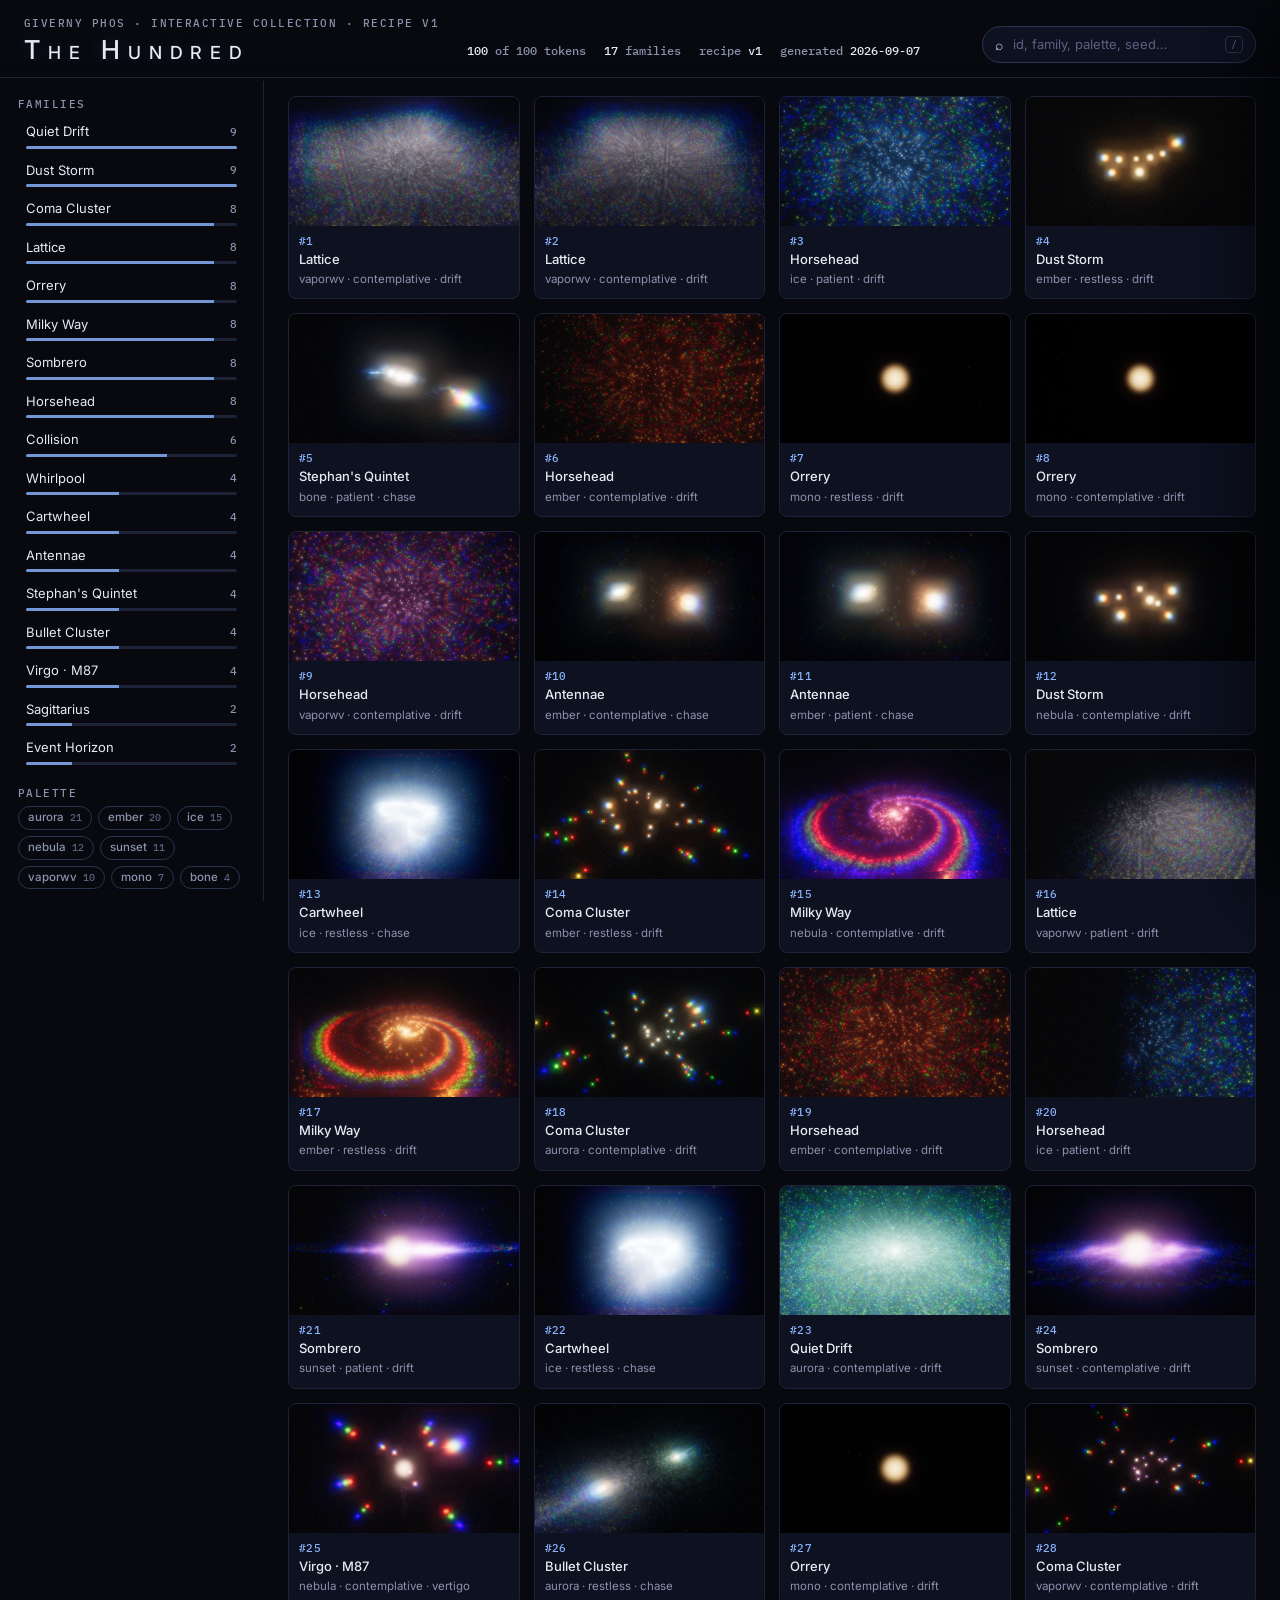
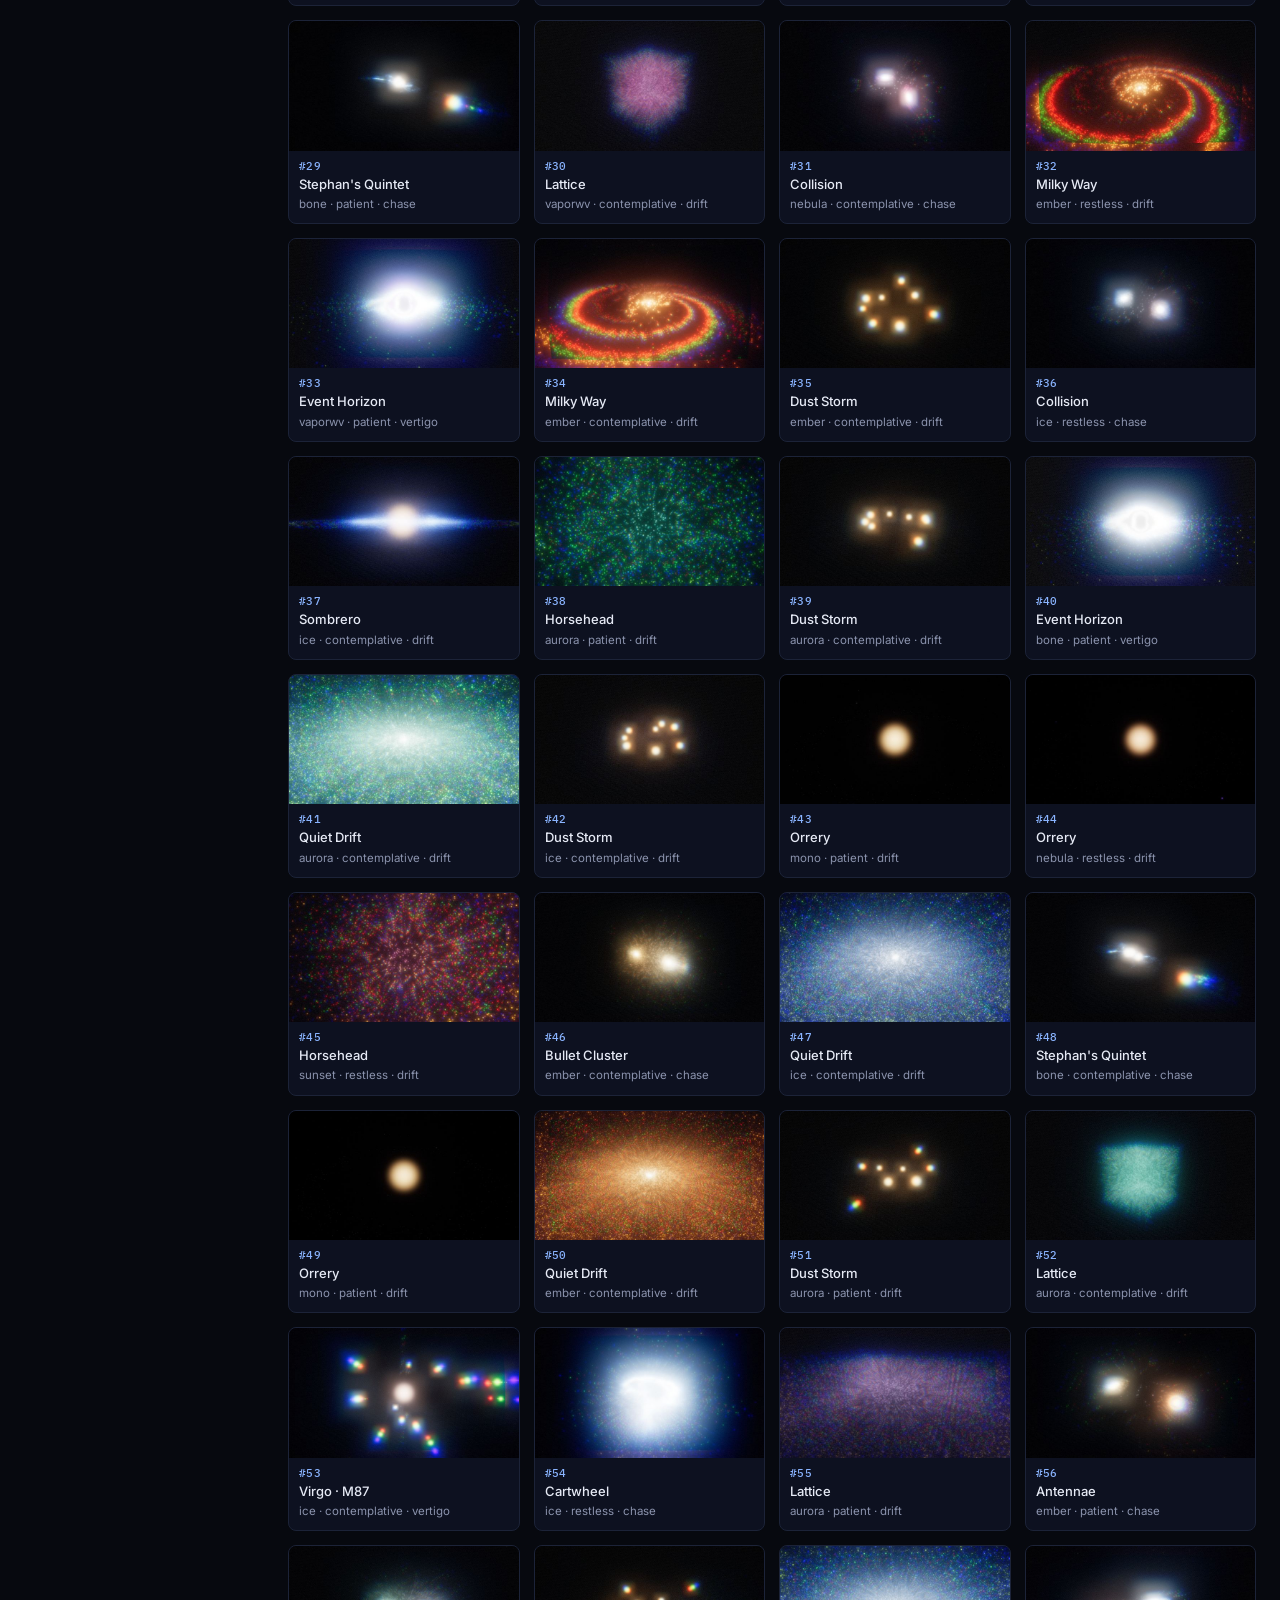
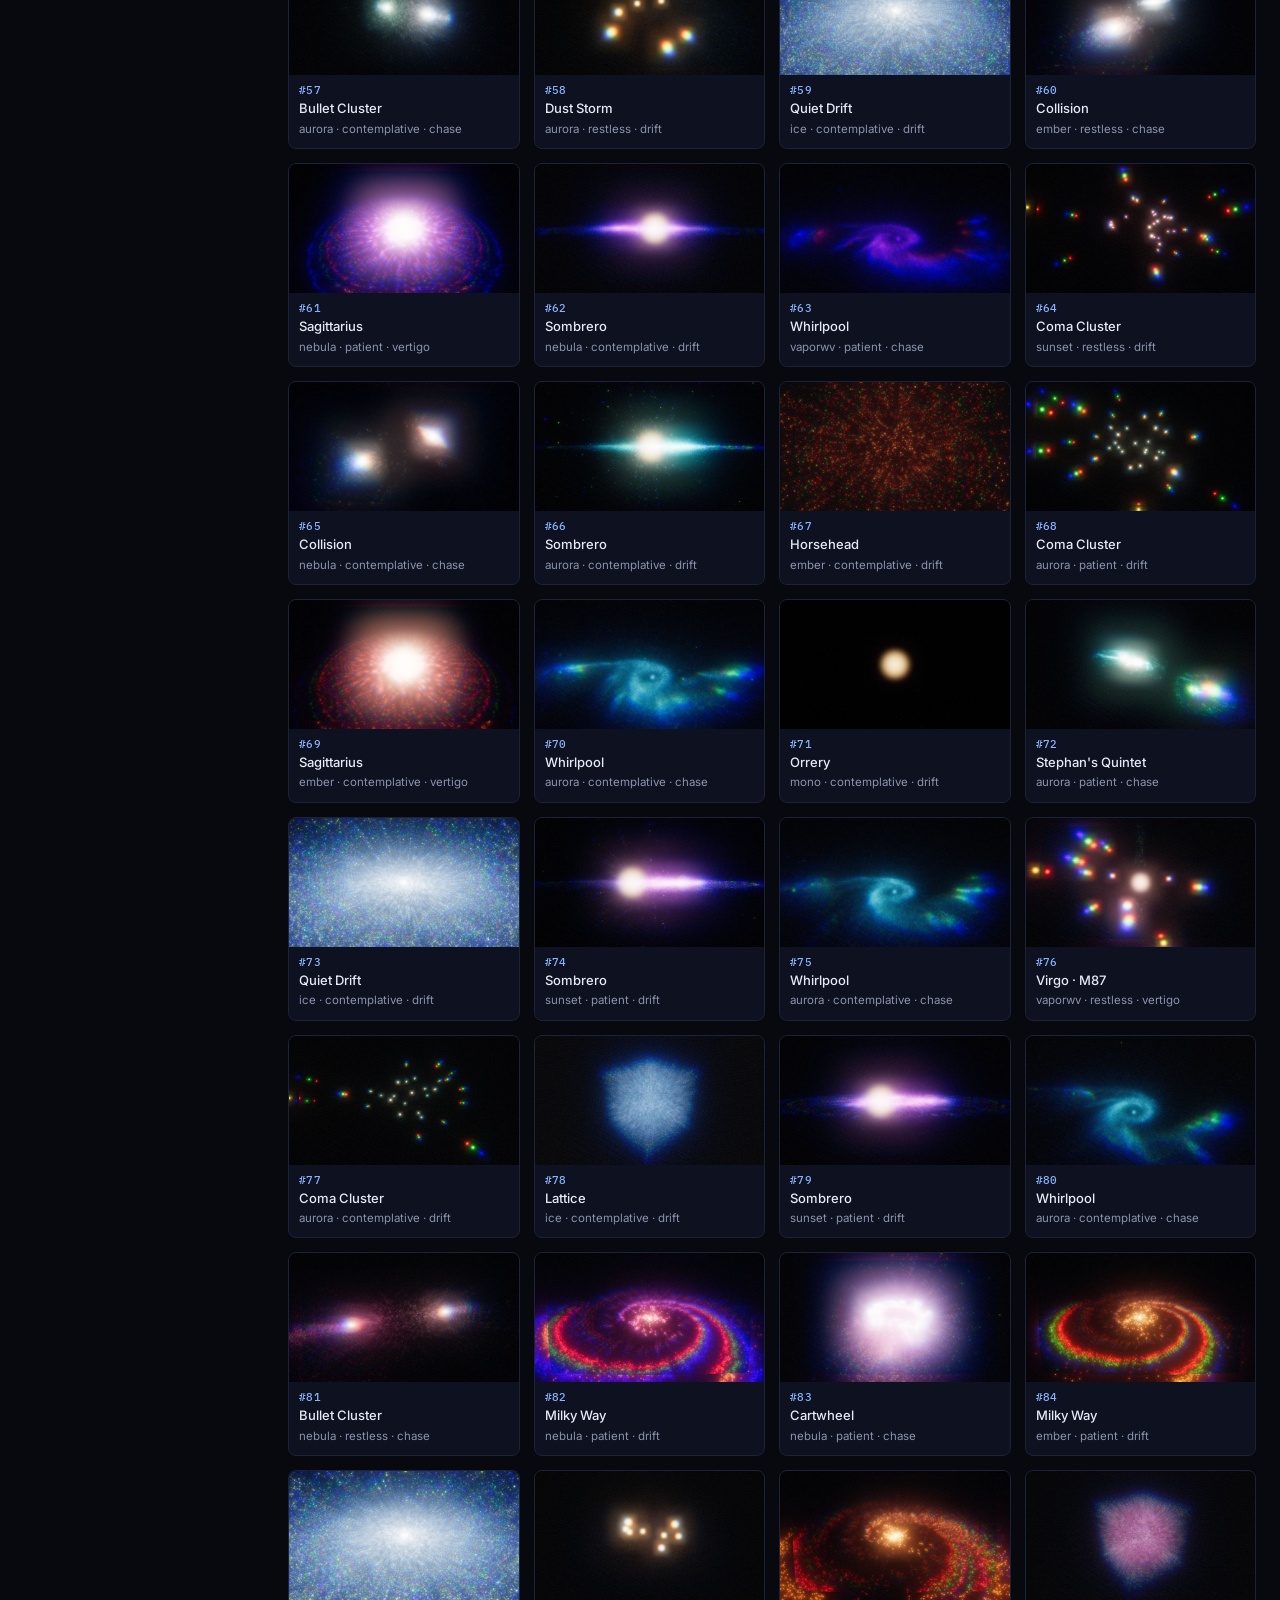
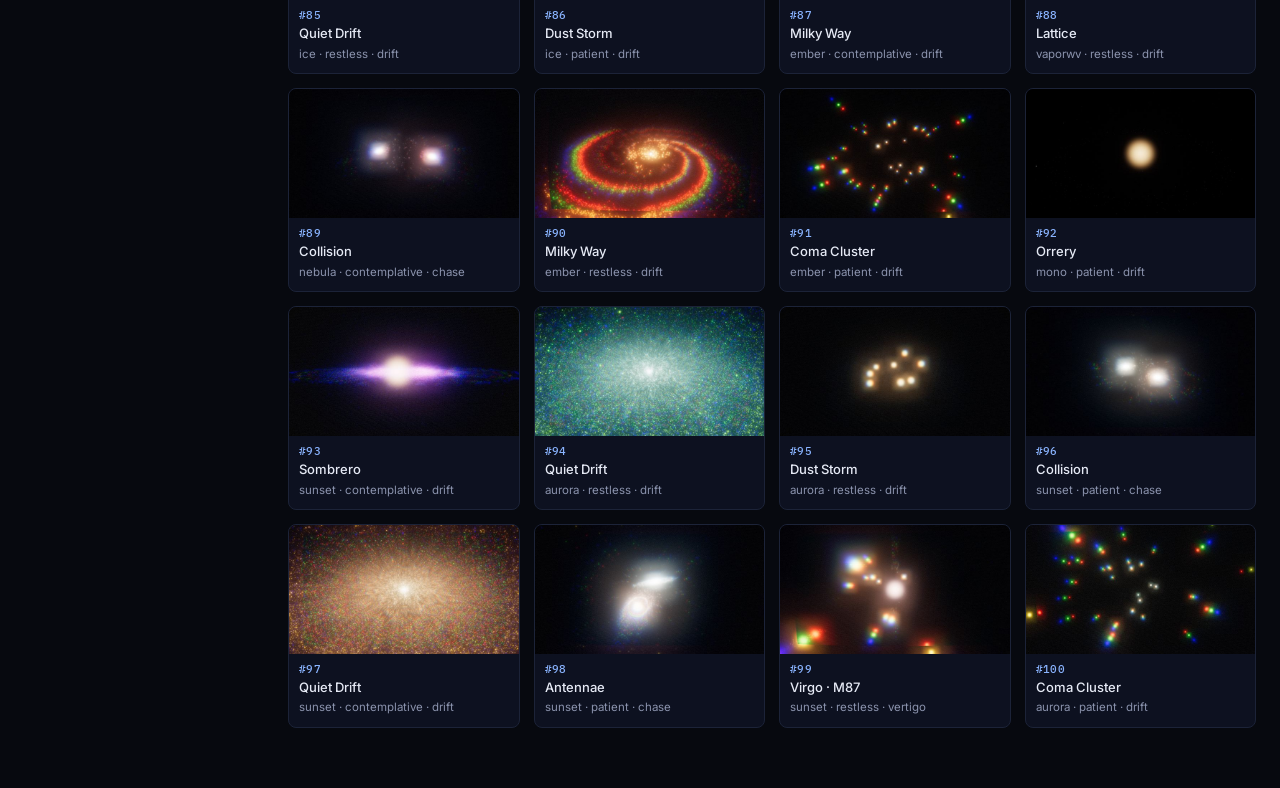
==== collection.html @ 9c86a30b "Collection viewer: collection.html — the hundred with filters, traits, previews and live links tools" ====
<!doctype html>
<html lang="en">
  <head>
    <meta charset="utf-8" />
    <meta name="viewport" content="width=device-width,initial-scale=1" />
    <title>Giverny Phos · The Hundred</title>
    <link rel="preconnect" href="https://fonts.googleapis.com" />
    <link rel="preconnect" href="https://fonts.gstatic.com" crossorigin />
    <link
      rel="stylesheet"
      href="https://fonts.googleapis.com/css2?family=Inter:wght@400;500;600&family=IBM+Plex+Mono:wght@400;500&display=swap"
    />
    <style>
      :root {
        color-scheme: dark;
        --ground: #07090f;
        --surface: #0d1120;
        --surface-2: #131a2e;
        --ink: #e6eaf5;
        --muted: #8b93ad;
        --faint: #5a6280;
        --line: #1c2338;
        --line-strong: #2a3452;
        --accent: #8ab4ff;
        --accent-soft: rgba(138, 180, 255, 0.14);
        --ok: #3fc38a;
        --warn: #e8b04a;
        --body: "Inter", system-ui, -apple-system, "Segoe UI", sans-serif;
        --mono:
          "IBM Plex Mono", ui-monospace, "SFMono-Regular", Menlo, monospace;
        --rail: 264px;
        --drawer: 520px;
      }
      * {
        box-sizing: border-box;
      }
      html,
      body {
        height: 100%;
      }
      body {
        margin: 0;
        background: var(--ground);
        color: var(--ink);
        font: 400 14px/1.5 var(--body);
        -webkit-font-smoothing: antialiased;
      }
      a {
        color: var(--accent);
      }
      button {
        font: inherit;
        color: inherit;
        background: none;
        border: 0;
        cursor: pointer;
      }
      button:focus-visible,
      input:focus-visible,
      select:focus-visible,
      .card:focus-visible {
        outline: 2px solid var(--accent);
        outline-offset: 2px;
      }

      /* ---- top bar ---- */
      .top {
        position: sticky;
        top: 0;
        z-index: 20;
        display: grid;
        grid-template-columns: auto 1fr auto;
        gap: 18px 28px;
        align-items: end;
        padding: 18px 24px 14px;
        background: linear-gradient(var(--ground) 82%, rgba(7, 9, 15, 0));
        border-bottom: 1px solid var(--line);
      }
      .eyebrow {
        font: 500 10.5px/1 var(--mono);
        letter-spacing: 0.14em;
        text-transform: uppercase;
        color: var(--muted);
        margin-bottom: 8px;
      }
      h1 {
        margin: 0;
        font: 500 26px/1 var(--body);
        letter-spacing: 0.3em;
        font-variant: small-caps;
        text-shadow: 0 0 18px rgba(138, 180, 255, 0.2);
      }
      .counts {
        display: flex;
        flex-wrap: wrap;
        gap: 6px 18px;
        font: 500 12px/1.4 var(--mono);
        color: var(--muted);
        padding-bottom: 3px;
      }
      .counts b {
        color: var(--ink);
        font-weight: 500;
      }
      .search {
        display: flex;
        align-items: center;
        gap: 8px;
        padding: 7px 12px;
        border: 1px solid var(--line-strong);
        border-radius: 999px;
        background: var(--surface);
        min-width: 260px;
      }
      .search input {
        flex: 1;
        background: none;
        border: 0;
        color: var(--ink);
        font: 400 13px var(--body);
        outline: none;
      }
      .search input::placeholder {
        color: var(--faint);
      }
      .search kbd {
        font: 500 10px var(--mono);
        color: var(--faint);
        border: 1px solid var(--line-strong);
        border-radius: 4px;
        padding: 1px 5px;
      }

      /* ---- layout ---- */
      .layout {
        display: grid;
        grid-template-columns: var(--rail) 1fr;
        min-height: calc(100vh - 80px);
      }
      .rail {
        border-right: 1px solid var(--line);
        padding: 18px 18px 40px;
        position: sticky;
        top: 80px;
        align-self: start;
        max-height: calc(100vh - 80px);
        overflow: auto;
        scrollbar-width: thin;
      }
      .rail h2 {
        margin: 18px 0 8px;
        font: 500 10.5px/1 var(--mono);
        letter-spacing: 0.14em;
        text-transform: uppercase;
        color: var(--muted);
      }
      .rail section:first-child h2 {
        margin-top: 0;
      }
      .fam {
        list-style: none;
        margin: 0;
        padding: 0;
        display: grid;
        gap: 2px;
      }
      .fam button {
        width: 100%;
        display: grid;
        grid-template-columns: 1fr auto;
        gap: 4px 10px;
        align-items: center;
        padding: 5px 8px;
        border-radius: 6px;
        text-align: left;
        font-size: 13px;
      }
      .fam button:hover {
        background: var(--surface);
      }
      .fam button.on {
        background: var(--accent-soft);
        color: #fff;
      }
      .fam .n {
        font: 500 11px var(--mono);
        color: var(--muted);
        font-variant-numeric: tabular-nums;
      }
      .fam .bar {
        grid-column: 1 / -1;
        height: 3px;
        border-radius: 2px;
        background: var(--line);
        overflow: hidden;
      }
      .fam .bar i {
        display: block;
        height: 100%;
        width: var(--p);
        background: var(--accent);
        opacity: 0.8;
      }
      .fam button.dim {
        opacity: 0.45;
      }
      .chips {
        display: flex;
        flex-wrap: wrap;
        gap: 6px;
      }
      .chip {
        padding: 4px 9px;
        border: 1px solid var(--line-strong);
        border-radius: 999px;
        font: 500 11.5px/1.2 var(--body);
        color: var(--muted);
        display: inline-flex;
        gap: 6px;
        align-items: center;
      }
      .chip:hover {
        color: var(--ink);
        border-color: var(--accent);
      }
      .chip.on {
        background: var(--accent-soft);
        border-color: var(--accent);
        color: #fff;
      }
      .chip.zero {
        opacity: 0.35;
      }
      .chip .n {
        font: 500 10px var(--mono);
        color: var(--faint);
      }
      .chip.on .n {
        color: var(--accent);
      }
      .rail select {
        width: 100%;
        background: var(--surface);
        color: var(--ink);
        border: 1px solid var(--line-strong);
        border-radius: 6px;
        padding: 6px 8px;
        font: 400 13px var(--body);
      }
      .rail .reset {
        margin-top: 18px;
        width: 100%;
        padding: 8px;
        border: 1px solid var(--line-strong);
        border-radius: 6px;
        color: var(--muted);
        font-size: 12px;
      }
      .rail .reset:hover {
        color: var(--ink);
        border-color: var(--accent);
      }
      .rail .foot {
        margin-top: 22px;
        font: 400 10.5px/1.6 var(--mono);
        color: var(--faint);
        word-break: break-all;
      }

      /* ---- grid ---- */
      main {
        padding: 18px 24px 60px;
      }
      .grid {
        display: grid;
        grid-template-columns: repeat(auto-fill, minmax(212px, 1fr));
        gap: 14px;
      }
      .card {
        position: relative;
        border-radius: 8px;
        overflow: hidden;
        background: var(--surface);
        border: 1px solid var(--line);
        cursor: pointer;
        text-align: left;
        padding: 0;
        display: grid;
        transition:
          transform 160ms ease,
          border-color 160ms ease;
      }
      .card:hover {
        transform: translateY(-2px);
        border-color: var(--line-strong);
      }
      .card.active {
        border-color: var(--accent);
        box-shadow: 0 0 0 1px var(--accent);
      }
      .card img {
        display: block;
        width: 100%;
        aspect-ratio: 16 / 9;
        object-fit: cover;
        background: #000;
      }
      .card .meta {
        padding: 8px 10px 10px;
        display: grid;
        gap: 2px;
      }
      .card .id {
        font: 500 11px var(--mono);
        color: var(--accent);
        letter-spacing: 0.04em;
      }
      .card .fam-name {
        font-weight: 500;
        font-size: 13px;
      }
      .card .sub {
        font-size: 11.5px;
        color: var(--muted);
      }
      .card .flag {
        position: absolute;
        top: 8px;
        right: 8px;
        font: 500 10px var(--mono);
        padding: 2px 6px;
        border-radius: 4px;
        background: rgba(232, 176, 74, 0.18);
        color: var(--warn);
      }
      .empty {
        color: var(--muted);
        padding: 40px 0;
        text-align: center;
      }

      /* ---- drawer ---- */
      .drawer {
        position: fixed;
        top: 0;
        right: 0;
        bottom: 0;
        width: var(--drawer);
        max-width: 100vw;
        background: var(--surface);
        border-left: 1px solid var(--line-strong);
        box-shadow: -30px 0 60px rgba(0, 0, 0, 0.5);
        z-index: 40;
        overflow: auto;
        scrollbar-width: thin;
        transform: translateX(100%);
        transition: transform 220ms ease;
      }
      .drawer.open {
        transform: none;
      }
      .drawer .stage {
        position: relative;
        background: #000;
        aspect-ratio: 16 / 9;
      }
      .drawer .stage img,
      .drawer .stage iframe {
        display: block;
        width: 100%;
        height: 100%;
        border: 0;
        object-fit: cover;
      }
      .drawer .stage .live-note {
        position: absolute;
        left: 12px;
        bottom: 10px;
        font: 500 10px var(--mono);
        letter-spacing: 0.1em;
        text-transform: uppercase;
        color: rgba(230, 234, 245, 0.6);
      }
      .drawer .nav {
        position: absolute;
        top: 10px;
        left: 10px;
        right: 10px;
        display: flex;
        justify-content: space-between;
        gap: 8px;
      }
      .drawer .nav button {
        background: rgba(8, 10, 20, 0.6);
        border: 1px solid rgba(255, 255, 255, 0.14);
        border-radius: 999px;
        padding: 6px 11px;
        font: 500 11px var(--mono);
        backdrop-filter: blur(6px);
      }
      .drawer .nav button:hover {
        border-color: var(--accent);
      }
      .drawer .body {
        padding: 18px 22px 40px;
        display: grid;
        gap: 16px;
      }
      .drawer .title .id {
        font: 500 11px var(--mono);
        color: var(--accent);
        letter-spacing: 0.06em;
      }
      .drawer h2 {
        margin: 2px 0 0;
        font: 500 20px/1.2 var(--body);
        letter-spacing: 0.16em;
        font-variant: small-caps;
      }
      .drawer .desc {
        margin: 0;
        color: var(--muted);
        max-width: 60ch;
      }
      .traits {
        display: grid;
        grid-template-columns: repeat(2, 1fr);
        gap: 8px 14px;
        margin: 0;
      }
      .traits div {
        display: grid;
        gap: 1px;
        padding: 8px 10px;
        border: 1px solid var(--line);
        border-radius: 6px;
        background: var(--ground);
      }
      .traits dt {
        font: 500 10px/1 var(--mono);
        letter-spacing: 0.1em;
        text-transform: uppercase;
        color: var(--faint);
      }
      .traits dd {
        margin: 0;
        font-size: 13px;
      }
      .traits dd.mono {
        font: 400 12px var(--mono);
      }
      .actions {
        display: flex;
        flex-wrap: wrap;
        gap: 8px;
      }
      .actions a,
      .actions button {
        display: inline-flex;
        align-items: center;
        gap: 6px;
        padding: 8px 13px;
        border-radius: 999px;
        border: 1px solid var(--line-strong);
        font: 500 12px var(--body);
        text-decoration: none;
        color: var(--ink);
      }
      .actions .primary {
        background: var(--accent);
        border-color: var(--accent);
        color: #0a0f1e;
      }
      .actions a:hover,
      .actions button:hover {
        border-color: var(--accent);
      }
      .drawer .fine {
        font: 400 11px/1.6 var(--mono);
        color: var(--faint);
        word-break: break-all;
      }
      .scrim {
        position: fixed;
        inset: 0;
        z-index: 30;
        background: rgba(0, 0, 0, 0.35);
        opacity: 0;
        pointer-events: none;
        transition: opacity 220ms ease;
      }
      .scrim.on {
        opacity: 1;
        pointer-events: auto;
      }
      .toast {
        position: fixed;
        left: 50%;
        bottom: 22px;
        transform: translate(-50%, 10px);
        background: var(--surface-2);
        border: 1px solid var(--line-strong);
        border-radius: 999px;
        padding: 8px 14px;
        font: 500 11.5px var(--mono);
        opacity: 0;
        transition:
          opacity 200ms ease,
          transform 200ms ease;
        z-index: 50;
        pointer-events: none;
      }
      .toast.show {
        opacity: 1;
        transform: translate(-50%, 0);
      }

      @media (max-width: 860px) {
        .top {
          grid-template-columns: 1fr;
          align-items: start;
          gap: 10px;
        }
        .layout {
          grid-template-columns: 1fr;
        }
        .rail {
          position: static;
          max-height: none;
          border-right: 0;
          border-bottom: 1px solid var(--line);
        }
        .fam {
          grid-template-columns: repeat(2, 1fr);
        }
        :root {
          --drawer: 100vw;
        }
      }
      @media (prefers-reduced-motion: reduce) {
        .card,
        .drawer,
        .scrim,
        .toast {
          transition: none;
        }
      }
    </style>
  </head>
  <body>
    <header class="top">
      <div class="brand">
        <div class="eyebrow">
          giverny phos · interactive collection · recipe v1
        </div>
        <h1>The Hundred</h1>
      </div>
      <div class="counts" id="counts"></div>
      <label class="search">
        <span aria-hidden="true">⌕</span>
        <input
          id="q"
          type="search"
          placeholder="id, family, palette, seed…"
          autocomplete="off"
        />
        <kbd>/</kbd>
      </label>
    </header>

    <div class="layout">
      <aside class="rail" aria-label="Filters">
        <section>
          <h2>Families</h2>
          <ul class="fam" id="families"></ul>
        </section>
        <section>
          <h2>Palette</h2>
          <div class="chips" id="f-Palette"></div>
        </section>
        <section>
          <h2>Temperament</h2>
          <div class="chips" id="f-Temperament"></div>
        </section>
        <section>
          <h2>Signature</h2>
          <div class="chips" id="f-Signature"></div>
        </section>
        <section>
          <h2>Spin · Doppler · Exposure</h2>
          <div class="chips" id="f-Spin"></div>
          <div class="chips" id="f-Doppler" style="margin-top: 6px"></div>
          <div class="chips" id="f-Exposure" style="margin-top: 6px"></div>
        </section>
        <section>
          <h2>Sort</h2>
          <select id="sort">
            <option value="id">by id</option>
            <option value="family">by family</option>
            <option value="bright">brightest first</option>
            <option value="dark">darkest first</option>
            <option value="palette">by palette</option>
          </select>
        </section>
        <button class="reset" id="reset">Clear filters</button>
        <div class="foot" id="foot"></div>
      </aside>

      <main>
        <div class="grid" id="grid" role="list"></div>
        <p class="empty" id="empty" hidden>No tokens match. Clear a filter.</p>
      </main>
    </div>

    <div class="scrim" id="scrim"></div>
    <aside class="drawer" id="drawer" aria-label="Token" aria-hidden="true">
      <div class="stage" id="stage">
        <img id="d-img" alt="" />
        <div class="nav">
          <button id="d-prev" title="Previous (←)">← prev</button>
          <button id="d-live" title="Load the live piece here">▶ live</button>
          <button id="d-next" title="Next (→)">next →</button>
          <button id="d-close" title="Close (Esc)">✕</button>
        </div>
      </div>
      <div class="body">
        <div class="title">
          <div class="id" id="d-id"></div>
          <h2 id="d-name"></h2>
        </div>
        <p class="desc" id="d-desc"></p>
        <dl class="traits" id="d-traits"></dl>
        <div class="actions">
          <a class="primary" id="a-open" target="_blank" rel="noopener"
            >Open live ↗</a
          >
          <a id="a-gallery" target="_blank" rel="noopener">Gallery mode</a>
          <button id="a-copy">Copy link</button>
        </div>
        <div class="fine" id="d-fine"></div>
      </div>
    </aside>
    <div class="toast" id="toast"></div>

    <script>
      window.COLLECTION = {"generated":"2026-09-07","recipe":1,"edition":100,"liveBase":"./index.html","bundleSha256":"3eb1dd7b9fa1db537873e9d558ae18a6be7dcefbdb9924e1a2a9ea430c182056","families":[{"scene":"quiet-drift","name":"Quiet Drift","count":9},{"scene":"dust-storm","name":"Dust Storm","count":9},{"scene":"coma","name":"Coma Cluster","count":8},{"scene":"lattice","name":"Lattice","count":8},{"scene":"orrery","name":"Orrery","count":8},{"scene":"milky-way","name":"Milky Way","count":8},{"scene":"sombrero","name":"Sombrero","count":8},{"scene":"horsehead","name":"Horsehead","count":8},{"scene":"collision","name":"Collision","count":6},{"scene":"whirlpool","name":"Whirlpool","count":4},{"scene":"cartwheel","name":"Cartwheel","count":4},{"scene":"antennae","name":"Antennae","count":4},{"scene":"stephans-quintet","name":"Stephan's Quintet","count":4},{"scene":"bullet-cluster","name":"Bullet Cluster","count":4},{"scene":"virgo-m87","name":"Virgo · M87","count":4},{"scene":"sagittarius","name":"Sagittarius","count":2},{"scene":"event-horizon","name":"Event Horizon","count":2}],"values":{"Palette":["aurora","ember","ice","nebula","sunset","vaporwv","mono","bone"],"Temperament":["contemplative","patient","restless"],"Signature":["drift","chase","vertigo"],"Spin":["none","retrograde","prograde"],"Doppler":["off","on"],"Exposure":["short","long"]},"tokens":[{"id":1,"name":"Giverny Phos #1 — Lattice","scene":"lattice","family":"Lattice","seed":"3470ab13","hash":"giverny-phos/2026:1","traits":{"Token":"#1 of 100","Family":"Lattice","Temperament":"contemplative","Signature":"drift","Variant":"—","Palette":"vaporwv","Channel":"speed","Exposure":"short","Spin":"retrograde","Doppler":"off"},"description":"A crystal of stars, perfectly ordered, and the moment order gives way. Temperament: contemplative; its signature shot is a drift. Seed 0x3470ab13. The still is the token at its first moments; the live piece is what it becomes.","lum":0.241,"flags":"","thumb":"[data-uri]"},{"id":2,"name":"Giverny Phos #2 — Lattice","scene":"lattice","family":"Lattice","seed":"10c3f547","hash":"giverny-phos/2026:2","traits":{"Token":"#2 of 100","Family":"Lattice","Temperament":"contemplative","Signature":"drift","Variant":"—","Palette":"vaporwv","Channel":"speed","Exposure":"short","Spin":"prograde","Doppler":"off"},"description":"A crystal of stars, perfectly ordered, and the moment order gives way. Temperament: contemplative; its signature shot is a drift. Seed 0x10c3f547. The still is the token at its first moments; the live piece is what it becomes.","lum":0.189,"flags":"","thumb":"[data-uri]"},{"id":3,"name":"Giverny Phos #3 — Horsehead","scene":"horsehead","family":"Horsehead","seed":"13d13b77","hash":"giverny-phos/2026:3","traits":{"Token":"#3 of 100","Family":"Horsehead","Temperament":"patient","Signature":"drift","Variant":"—","Palette":"ice","Channel":"mass","Exposure":"short","Spin":"none","Doppler":"off"},"description":"A dense stellar nursery, light pressing through dust. Temperament: patient; its signature shot is a drift. Seed 0x13d13b77. The still is the token at its first moments; the live piece is what it becomes.","lum":0.158,"flags":"","thumb":"[data-uri]"},{"id":4,"name":"Giverny Phos #4 — Dust Storm","scene":"dust-storm","family":"Dust Storm","seed":"b940514b","hash":"giverny-phos/2026:4","traits":{"Token":"#4 of 100","Family":"Dust Storm","Temperament":"restless","Signature":"drift","Variant":"—","Palette":"ember","Channel":"density","Exposure":"short","Spin":"none","Doppler":"off"},"description":"Eight heavy attractors and a sky of dust learning where to fall. Temperament: restless; its signature shot is a drift. Seed 0xb940514b. The still is the token at its first moments; the live piece is what it becomes.","lum":0.082,"flags":"","thumb":"[data-uri]"},{"id":5,"name":"Giverny Phos #5 — Stephan's Quintet","scene":"stephans-quintet","family":"Stephan's Quintet","seed":"2cf1f92f","hash":"giverny-phos/2026:5","traits":{"Token":"#5 of 100","Family":"Stephan's Quintet","Temperament":"patient","Signature":"chase","Variant":"—","Palette":"bone","Channel":"mass","Exposure":"short","Spin":"none","Doppler":"off"},"description":"A compact group of galaxies interacting all at once. Temperament: patient; its signature shot is a chase. Seed 0x2cf1f92f. The still is the token at its first moments; the live piece is what it becomes.","lum":0.118,"flags":"","thumb":"[data-uri]"},{"id":6,"name":"Giverny Phos #6 — Horsehead","scene":"horsehead","family":"Horsehead","seed":"71af47e6","hash":"giverny-phos/2026:6","traits":{"Token":"#6 of 100","Family":"Horsehead","Temperament":"contemplative","Signature":"drift","Variant":"—","Palette":"ember","Channel":"mass","Exposure":"short","Spin":"none","Doppler":"off"},"description":"A dense stellar nursery, light pressing through dust. Temperament: contemplative; its signature shot is a drift. Seed 0x71af47e6. The still is the token at its first moments; the live piece is what it becomes.","lum":0.082,"flags":"","thumb":"[data-uri]"},{"id":7,"name":"Giverny Phos #7 — Orrery","scene":"orrery","family":"Orrery","seed":"99d8d229","hash":"giverny-phos/2026:7","traits":{"Token":"#7 of 100","Family":"Orrery","Temperament":"restless","Signature":"drift","Variant":"—","Palette":"mono","Channel":"kind","Exposure":"short","Spin":"none","Doppler":"off"},"description":"A sun and its planets in clean, patient orbits. Temperament: restless; its signature shot is a drift. Seed 0x99d8d229. The still is the token at its first moments; the live piece is what it becomes.","lum":0.021,"flags":"","thumb":"[data-uri]"},{"id":8,"name":"Giverny Phos #8 — Orrery","scene":"orrery","family":"Orrery","seed":"0dd78afc","hash":"giverny-phos/2026:8","traits":{"Token":"#8 of 100","Family":"Orrery","Temperament":"contemplative","Signature":"drift","Variant":"—","Palette":"mono","Channel":"kind","Exposure":"short","Spin":"prograde","Doppler":"off"},"description":"A sun and its planets in clean, patient orbits. Temperament: contemplative; its signature shot is a drift. Seed 0x0dd78afc. The still is the token at its first moments; the live piece is what it becomes.","lum":0.019,"flags":"","thumb":"[data-uri]"},{"id":9,"name":"Giverny Phos #9 — Horsehead","scene":"horsehead","family":"Horsehead","seed":"e3ec7aa7","hash":"giverny-phos/2026:9","traits":{"Token":"#9 of 100","Family":"Horsehead","Temperament":"contemplative","Signature":"drift","Variant":"—","Palette":"vaporwv","Channel":"mass","Exposure":"short","Spin":"none","Doppler":"off"},"description":"A dense stellar nursery, light pressing through dust. Temperament: contemplative; its signature shot is a drift. Seed 0xe3ec7aa7. The still is the token at its first moments; the live piece is what it becomes.","lum":0.154,"flags":"","thumb":"[data-uri]"},{"id":10,"name":"Giverny Phos #10 — Antennae","scene":"antennae","family":"Antennae","seed":"ef0e5ac5","hash":"giverny-phos/2026:10","traits":{"Token":"#10 of 100","Family":"Antennae","Temperament":"contemplative","Signature":"chase","Variant":"—","Palette":"ember","Channel":"speed","Exposure":"short","Spin":"none","Doppler":"off"},"description":"Two spirals torn into long tidal arms as they fall together. Temperament: contemplative; its signature shot is a chase. Seed 0xef0e5ac5. The still is the token at its first moments; the live piece is what it becomes.","lum":0.095,"flags":"","thumb":"[data-uri]"},{"id":11,"name":"Giverny Phos #11 — Antennae","scene":"antennae","family":"Antennae","seed":"cd716b84","hash":"giverny-phos/2026:11","traits":{"Token":"#11 of 100","Family":"Antennae","Temperament":"patient","Signature":"chase","Variant":"—","Palette":"ember","Channel":"speed","Exposure":"short","Spin":"none","Doppler":"on"},"description":"Two spirals torn into long tidal arms as they fall together. Temperament: patient; its signature shot is a chase. Seed 0xcd716b84. The still is the token at its first moments; the live piece is what it becomes.","lum":0.124,"flags":"","thumb":"[data-uri]"},{"id":12,"name":"Giverny Phos #12 — Dust Storm","scene":"dust-storm","family":"Dust Storm","seed":"ece22552","hash":"giverny-phos/2026:12","traits":{"Token":"#12 of 100","Family":"Dust Storm","Temperament":"contemplative","Signature":"drift","Variant":"—","Palette":"nebula","Channel":"density","Exposure":"short","Spin":"none","Doppler":"off"},"description":"Eight heavy attractors and a sky of dust learning where to fall. Temperament: contemplative; its signature shot is a drift. Seed 0xece22552. The still is the token at its first moments; the live piece is what it becomes.","lum":0.076,"flags":"","thumb":"[data-uri]"},{"id":13,"name":"Giverny Phos #13 — Cartwheel","scene":"cartwheel","family":"Cartwheel","seed":"2db877f6","hash":"giverny-phos/2026:13","traits":{"Token":"#13 of 100","Family":"Cartwheel","Temperament":"restless","Signature":"chase","Variant":"—","Palette":"ice","Channel":"speed","Exposure":"short","Spin":"none","Doppler":"off"},"description":"A compact intruder punching through a disc; a ring wave expanding outward. Temperament: restless; its signature shot is a chase. Seed 0x2db877f6. The still is the token at its first moments; the live piece is what it becomes.","lum":0.248,"flags":"","thumb":"[data-uri]"},{"id":14,"name":"Giverny Phos #14 — Coma Cluster","scene":"coma","family":"Coma Cluster","seed":"66332c5e","hash":"giverny-phos/2026:14","traits":{"Token":"#14 of 100","Family":"Coma Cluster","Temperament":"restless","Signature":"drift","Variant":"—","Palette":"ember","Channel":"mass","Exposure":"short","Spin":"none","Doppler":"off"},"description":"A cluster of galaxies, each a knot of light, circling a common centre. Temperament: restless; its signature shot is a drift. Seed 0x66332c5e. The still is the token at its first moments; the live piece is what it becomes.","lum":0.079,"flags":"","thumb":"[data-uri]"},{"id":15,"name":"Giverny Phos #15 — Milky Way","scene":"milky-way","family":"Milky Way","seed":"e2c88302","hash":"giverny-phos/2026:15","traits":{"Token":"#15 of 100","Family":"Milky Way","Temperament":"contemplative","Signature":"drift","Variant":"—","Palette":"nebula","Channel":"mass","Exposure":"short","Spin":"none","Doppler":"off"},"description":"A barred spiral with its dust lanes, seen from above the disc. Temperament: contemplative; its signature shot is a drift. Seed 0xe2c88302. The still is the token at its first moments; the live piece is what it becomes.","lum":0.163,"flags":"","thumb":"[data-uri]"},{"id":16,"name":"Giverny Phos #16 — Lattice","scene":"lattice","family":"Lattice","seed":"1efd812e","hash":"giverny-phos/2026:16","traits":{"Token":"#16 of 100","Family":"Lattice","Temperament":"patient","Signature":"drift","Variant":"—","Palette":"vaporwv","Channel":"speed","Exposure":"short","Spin":"retrograde","Doppler":"on"},"description":"A crystal of stars, perfectly ordered, and the moment order gives way. Temperament: patient; its signature shot is a drift. Seed 0x1efd812e. The still is the token at its first moments; the live piece is what it becomes.","lum":0.166,"flags":"","thumb":"[data-uri]"},{"id":17,"name":"Giverny Phos #17 — Milky Way","scene":"milky-way","family":"Milky Way","seed":"2b0faaf4","hash":"giverny-phos/2026:17","traits":{"Token":"#17 of 100","Family":"Milky Way","Temperament":"restless","Signature":"drift","Variant":"—","Palette":"ember","Channel":"mass","Exposure":"long","Spin":"none","Doppler":"on"},"description":"A barred spiral with its dust lanes, seen from above the disc. Temperament: restless; its signature shot is a drift. Seed 0x2b0faaf4. The still is the token at its first moments; the live piece is what it becomes.","lum":0.186,"flags":"","thumb":"[data-uri]"},{"id":18,"name":"Giverny Phos #18 — Coma Cluster","scene":"coma","family":"Coma Cluster","seed":"f6610e4c","hash":"giverny-phos/2026:18","traits":{"Token":"#18 of 100","Family":"Coma Cluster","Temperament":"contemplative","Signature":"drift","Variant":"—","Palette":"aurora","Channel":"mass","Exposure":"short","Spin":"none","Doppler":"off"},"description":"A cluster of galaxies, each a knot of light, circling a common centre. Temperament: contemplative; its signature shot is a drift. Seed 0xf6610e4c. The still is the token at its first moments; the live piece is what it becomes.","lum":0.075,"flags":"","thumb":"[data-uri]"},{"id":19,"name":"Giverny Phos #19 — Horsehead","scene":"horsehead","family":"Horsehead","seed":"1047d00c","hash":"giverny-phos/2026:19","traits":{"Token":"#19 of 100","Family":"Horsehead","Temperament":"contemplative","Signature":"drift","Variant":"—","Palette":"ember","Channel":"mass","Exposure":"long","Spin":"none","Doppler":"on"},"description":"A dense stellar nursery, light pressing through dust. Temperament: contemplative; its signature shot is a drift. Seed 0x1047d00c. The still is the token at its first moments; the live piece is what it becomes.","lum":0.123,"flags":"","thumb":"[data-uri]"},{"id":20,"name":"Giverny Phos #20 — Horsehead","scene":"horsehead","family":"Horsehead","seed":"d43ff8f2","hash":"giverny-phos/2026:20","traits":{"Token":"#20 of 100","Family":"Horsehead","Temperament":"patient","Signature":"drift","Variant":"—","Palette":"ice","Channel":"mass","Exposure":"short","Spin":"retrograde","Doppler":"off"},"description":"A dense stellar nursery, light pressing through dust. Temperament: patient; its signature shot is a drift. Seed 0xd43ff8f2. The still is the token at its first moments; the live piece is what it becomes.","lum":0.082,"flags":"","thumb":"[data-uri]"},{"id":21,"name":"Giverny Phos #21 — Sombrero","scene":"sombrero","family":"Sombrero","seed":"1325992b","hash":"giverny-phos/2026:21","traits":{"Token":"#21 of 100","Family":"Sombrero","Temperament":"patient","Signature":"drift","Variant":"—","Palette":"sunset","Channel":"density","Exposure":"short","Spin":"none","Doppler":"on"},"description":"An edge-on galaxy with a bright bulge and a dark lane across it. Temperament: patient; its signature shot is a drift. Seed 0x1325992b. The still is the token at its first moments; the live piece is what it becomes.","lum":0.145,"flags":"","thumb":"[data-uri]"},{"id":22,"name":"Giverny Phos #22 — Cartwheel","scene":"cartwheel","family":"Cartwheel","seed":"ae086b1c","hash":"giverny-phos/2026:22","traits":{"Token":"#22 of 100","Family":"Cartwheel","Temperament":"restless","Signature":"chase","Variant":"—","Palette":"ice","Channel":"speed","Exposure":"short","Spin":"none","Doppler":"on"},"description":"A compact intruder punching through a disc; a ring wave expanding outward. Temperament: restless; its signature shot is a chase. Seed 0xae086b1c. The still is the token at its first moments; the live piece is what it becomes.","lum":0.284,"flags":"","thumb":"[data-uri]"},{"id":23,"name":"Giverny Phos #23 — Quiet Drift","scene":"quiet-drift","family":"Quiet Drift","seed":"bc5a8f25","hash":"giverny-phos/2026:23","traits":{"Token":"#23 of 100","Family":"Quiet Drift","Temperament":"contemplative","Signature":"drift","Variant":"—","Palette":"aurora","Channel":"speed","Exposure":"short","Spin":"none","Doppler":"off"},"description":"A cold, diffuse field settling into threads under its own weight. Temperament: contemplative; its signature shot is a drift. Seed 0xbc5a8f25. The still is the token at its first moments; the live piece is what it becomes.","lum":0.498,"flags":"","thumb":"[data-uri]"},{"id":24,"name":"Giverny Phos #24 — Sombrero","scene":"sombrero","family":"Sombrero","seed":"5b14f05e","hash":"giverny-phos/2026:24","traits":{"Token":"#24 of 100","Family":"Sombrero","Temperament":"contemplative","Signature":"drift","Variant":"—","Palette":"sunset","Channel":"density","Exposure":"short","Spin":"none","Doppler":"off"},"description":"An edge-on galaxy with a bright bulge and a dark lane across it. Temperament: contemplative; its signature shot is a drift. Seed 0x5b14f05e. The still is the token at its first moments; the live piece is what it becomes.","lum":0.149,"flags":"","thumb":"[data-uri]"},{"id":25,"name":"Giverny Phos #25 — Virgo · M87","scene":"virgo-m87","family":"Virgo · M87","seed":"d92beaca","hash":"giverny-phos/2026:25","traits":{"Token":"#25 of 100","Family":"Virgo · M87","Temperament":"contemplative","Signature":"vertigo","Variant":"—","Palette":"nebula","Channel":"speed","Exposure":"short","Spin":"none","Doppler":"off"},"description":"A giant elliptical around a supermassive black hole, with its jet. Temperament: contemplative; its signature shot is a vertigo. Seed 0xd92beaca. The still is the token at its first moments; the live piece is what it becomes.","lum":0.101,"flags":"","thumb":"[data-uri]"},{"id":26,"name":"Giverny Phos #26 — Bullet Cluster","scene":"bullet-cluster","family":"Bullet Cluster","seed":"6c44e78c","hash":"giverny-phos/2026:26","traits":{"Token":"#26 of 100","Family":"Bullet Cluster","Temperament":"restless","Signature":"chase","Variant":"—","Palette":"aurora","Channel":"kind","Exposure":"short","Spin":"retrograde","Doppler":"off"},"description":"Two galaxy clusters passing through each other, gas and halos parting ways. Temperament: restless; its signature shot is a chase. Seed 0x6c44e78c. The still is the token at its first moments; the live piece is what it becomes.","lum":0.114,"flags":"","thumb":"[data-uri]"},{"id":27,"name":"Giverny Phos #27 — Orrery","scene":"orrery","family":"Orrery","seed":"1f2c114f","hash":"giverny-phos/2026:27","traits":{"Token":"#27 of 100","Family":"Orrery","Temperament":"contemplative","Signature":"drift","Variant":"—","Palette":"mono","Channel":"kind","Exposure":"long","Spin":"none","Doppler":"off"},"description":"A sun and its planets in clean, patient orbits. Temperament: contemplative; its signature shot is a drift. Seed 0x1f2c114f. The still is the token at its first moments; the live piece is what it becomes.","lum":0.02,"flags":"","thumb":"[data-uri]"},{"id":28,"name":"Giverny Phos #28 — Coma Cluster","scene":"coma","family":"Coma Cluster","seed":"7104849c","hash":"giverny-phos/2026:28","traits":{"Token":"#28 of 100","Family":"Coma Cluster","Temperament":"contemplative","Signature":"drift","Variant":"—","Palette":"vaporwv","Channel":"mass","Exposure":"short","Spin":"none","Doppler":"off"},"description":"A cluster of galaxies, each a knot of light, circling a common centre. Temperament: contemplative; its signature shot is a drift. Seed 0x7104849c. The still is the token at its first moments; the live piece is what it becomes.","lum":0.043,"flags":"","thumb":"[data-uri]"},{"id":29,"name":"Giverny Phos #29 — Stephan's Quintet","scene":"stephans-quintet","family":"Stephan's Quintet","seed":"764e5254","hash":"giverny-phos/2026:29","traits":{"Token":"#29 of 100","Family":"Stephan's Quintet","Temperament":"patient","Signature":"chase","Variant":"—","Palette":"bone","Channel":"mass","Exposure":"short","Spin":"none","Doppler":"off"},"description":"A compact group of galaxies interacting all at once. Temperament: patient; its signature shot is a chase. Seed 0x764e5254. The still is the token at its first moments; the live piece is what it becomes.","lum":0.074,"flags":"","thumb":"[data-uri]"},{"id":30,"name":"Giverny Phos #30 — Lattice","scene":"lattice","family":"Lattice","seed":"16ea63f6","hash":"giverny-phos/2026:30","traits":{"Token":"#30 of 100","Family":"Lattice","Temperament":"contemplative","Signature":"drift","Variant":"—","Palette":"vaporwv","Channel":"speed","Exposure":"short","Spin":"none","Doppler":"off"},"description":"A crystal of stars, perfectly ordered, and the moment order gives way. Temperament: contemplative; its signature shot is a drift. Seed 0x16ea63f6. The still is the token at its first moments; the live piece is what it becomes.","lum":0.108,"flags":"","thumb":"[data-uri]"},{"id":31,"name":"Giverny Phos #31 — Collision · Polar passage","scene":"collision","family":"Collision","seed":"1483ff61","hash":"giverny-phos/2026:31","traits":{"Token":"#31 of 100","Family":"Collision","Temperament":"contemplative","Signature":"chase","Variant":"Polar passage","Palette":"nebula","Channel":"speed","Exposure":"short","Spin":"none","Doppler":"on"},"description":"Two galaxies on a polar passage course — tidal tails, a bridge, a merger. Temperament: contemplative; its signature shot is a chase. Seed 0x1483ff61. The still is the token at its first moments; the live piece is what it becomes.","lum":0.082,"flags":"","thumb":"[data-uri]"},{"id":32,"name":"Giverny Phos #32 — Milky Way","scene":"milky-way","family":"Milky Way","seed":"4cf9b203","hash":"giverny-phos/2026:32","traits":{"Token":"#32 of 100","Family":"Milky Way","Temperament":"restless","Signature":"drift","Variant":"—","Palette":"ember","Channel":"mass","Exposure":"long","Spin":"none","Doppler":"off"},"description":"A barred spiral with its dust lanes, seen from above the disc. Temperament: restless; its signature shot is a drift. Seed 0x4cf9b203. The still is the token at its first moments; the live piece is what it becomes.","lum":0.187,"flags":"","thumb":"[data-uri]"},{"id":33,"name":"Giverny Phos #33 — Event Horizon","scene":"event-horizon","family":"Event Horizon","seed":"dd466c60","hash":"giverny-phos/2026:33","traits":{"Token":"#33 of 100","Family":"Event Horizon","Temperament":"patient","Signature":"vertigo","Variant":"—","Palette":"vaporwv","Channel":"speed","Exposure":"short","Spin":"none","Doppler":"on"},"description":"An accretion disc, a photon ring, and the shadow at the centre. Temperament: patient; its signature shot is a vertigo. Seed 0xdd466c60. The still is the token at its first moments; the live piece is what it becomes.","lum":0.243,"flags":"","thumb":"[data-uri]"},{"id":34,"name":"Giverny Phos #34 — Milky Way","scene":"milky-way","family":"Milky Way","seed":"da4ce914","hash":"giverny-phos/2026:34","traits":{"Token":"#34 of 100","Family":"Milky Way","Temperament":"contemplative","Signature":"drift","Variant":"—","Palette":"ember","Channel":"mass","Exposure":"long","Spin":"none","Doppler":"off"},"description":"A barred spiral with its dust lanes, seen from above the disc. Temperament: contemplative; its signature shot is a drift. Seed 0xda4ce914. The still is the token at its first moments; the live piece is what it becomes.","lum":0.227,"flags":"","thumb":"[data-uri]"},{"id":35,"name":"Giverny Phos #35 — Dust Storm","scene":"dust-storm","family":"Dust Storm","seed":"3e7f50a9","hash":"giverny-phos/2026:35","traits":{"Token":"#35 of 100","Family":"Dust Storm","Temperament":"contemplative","Signature":"drift","Variant":"—","Palette":"ember","Channel":"density","Exposure":"short","Spin":"none","Doppler":"off"},"description":"Eight heavy attractors and a sky of dust learning where to fall. Temperament: contemplative; its signature shot is a drift. Seed 0x3e7f50a9. The still is the token at its first moments; the live piece is what it becomes.","lum":0.079,"flags":"","thumb":"[data-uri]"},{"id":36,"name":"Giverny Phos #36 — Collision · Antennae (prograde)","scene":"collision","family":"Collision","seed":"b6e7b7b1","hash":"giverny-phos/2026:36","traits":{"Token":"#36 of 100","Family":"Collision","Temperament":"restless","Signature":"chase","Variant":"Antennae (prograde)","Palette":"ice","Channel":"speed","Exposure":"short","Spin":"none","Doppler":"on"},"description":"Two galaxies on a antennae (prograde) course — tidal tails, a bridge, a merger. Temperament: restless; its signature shot is a chase. Seed 0xb6e7b7b1. The still is the token at its first moments; the live piece is what it becomes.","lum":0.079,"flags":"","thumb":"[data-uri]"},{"id":37,"name":"Giverny Phos #37 — Sombrero","scene":"sombrero","family":"Sombrero","seed":"ab7a865b","hash":"giverny-phos/2026:37","traits":{"Token":"#37 of 100","Family":"Sombrero","Temperament":"contemplative","Signature":"drift","Variant":"—","Palette":"ice","Channel":"density","Exposure":"short","Spin":"none","Doppler":"off"},"description":"An edge-on galaxy with a bright bulge and a dark lane across it. Temperament: contemplative; its signature shot is a drift. Seed 0xab7a865b. The still is the token at its first moments; the live piece is what it becomes.","lum":0.13,"flags":"","thumb":"[data-uri]"},{"id":38,"name":"Giverny Phos #38 — Horsehead","scene":"horsehead","family":"Horsehead","seed":"3c4d06fe","hash":"giverny-phos/2026:38","traits":{"Token":"#38 of 100","Family":"Horsehead","Temperament":"patient","Signature":"drift","Variant":"—","Palette":"aurora","Channel":"mass","Exposure":"short","Spin":"none","Doppler":"off"},"description":"A dense stellar nursery, light pressing through dust. Temperament: patient; its signature shot is a drift. Seed 0x3c4d06fe. The still is the token at its first moments; the live piece is what it becomes.","lum":0.172,"flags":"","thumb":"[data-uri]"},{"id":39,"name":"Giverny Phos #39 — Dust Storm","scene":"dust-storm","family":"Dust Storm","seed":"3dcc5174","hash":"giverny-phos/2026:39","traits":{"Token":"#39 of 100","Family":"Dust Storm","Temperament":"contemplative","Signature":"drift","Variant":"—","Palette":"aurora","Channel":"density","Exposure":"short","Spin":"none","Doppler":"on"},"description":"Eight heavy attractors and a sky of dust learning where to fall. Temperament: contemplative; its signature shot is a drift. Seed 0x3dcc5174. The still is the token at its first moments; the live piece is what it becomes.","lum":0.079,"flags":"","thumb":"[data-uri]"},{"id":40,"name":"Giverny Phos #40 — Event Horizon","scene":"event-horizon","family":"Event Horizon","seed":"672ba1da","hash":"giverny-phos/2026:40","traits":{"Token":"#40 of 100","Family":"Event Horizon","Temperament":"patient","Signature":"vertigo","Variant":"—","Palette":"bone","Channel":"speed","Exposure":"short","Spin":"none","Doppler":"on"},"description":"An accretion disc, a photon ring, and the shadow at the centre. Temperament: patient; its signature shot is a vertigo. Seed 0x672ba1da. The still is the token at its first moments; the live piece is what it becomes.","lum":0.258,"flags":"","thumb":"[data-uri]"},{"id":41,"name":"Giverny Phos #41 — Quiet Drift","scene":"quiet-drift","family":"Quiet Drift","seed":"907fe707","hash":"giverny-phos/2026:41","traits":{"Token":"#41 of 100","Family":"Quiet Drift","Temperament":"contemplative","Signature":"drift","Variant":"—","Palette":"aurora","Channel":"speed","Exposure":"short","Spin":"none","Doppler":"off"},"description":"A cold, diffuse field settling into threads under its own weight. Temperament: contemplative; its signature shot is a drift. Seed 0x907fe707. The still is the token at its first moments; the live piece is what it becomes.","lum":0.561,"flags":"","thumb":"[data-uri]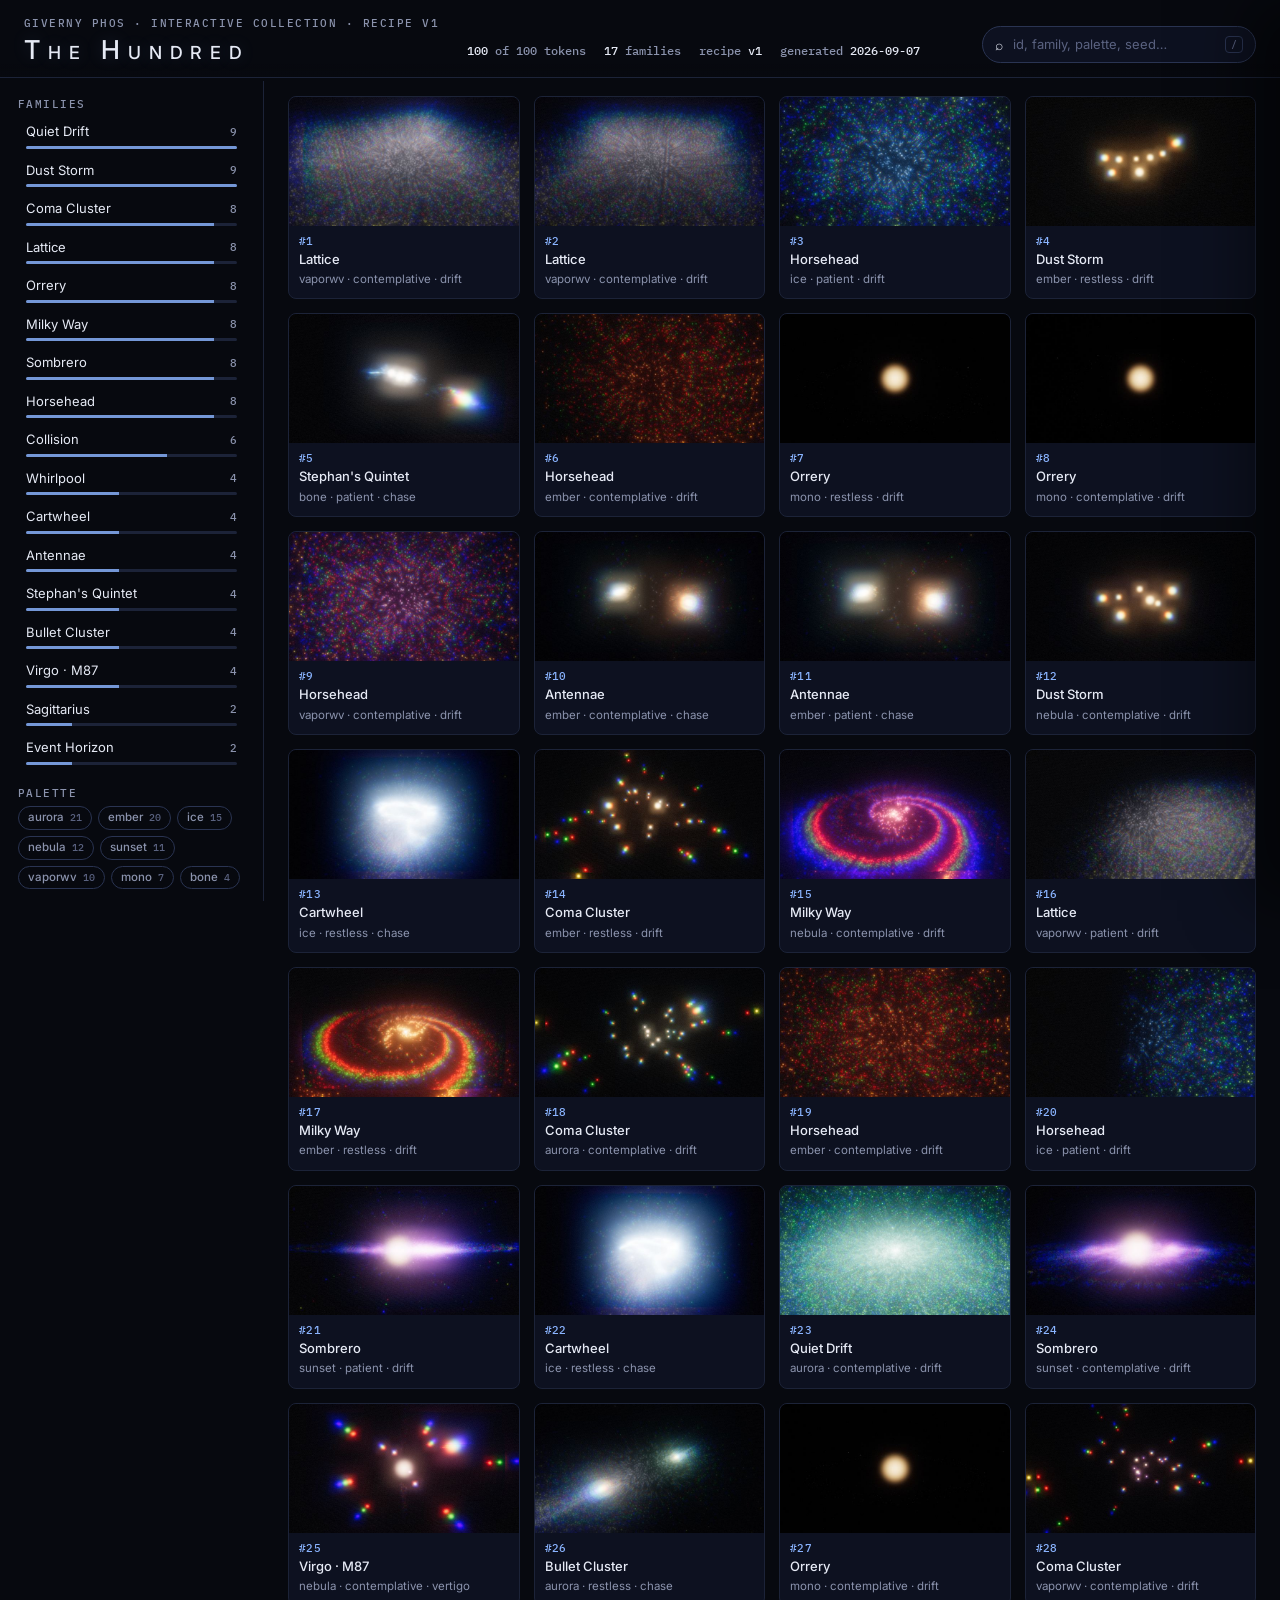
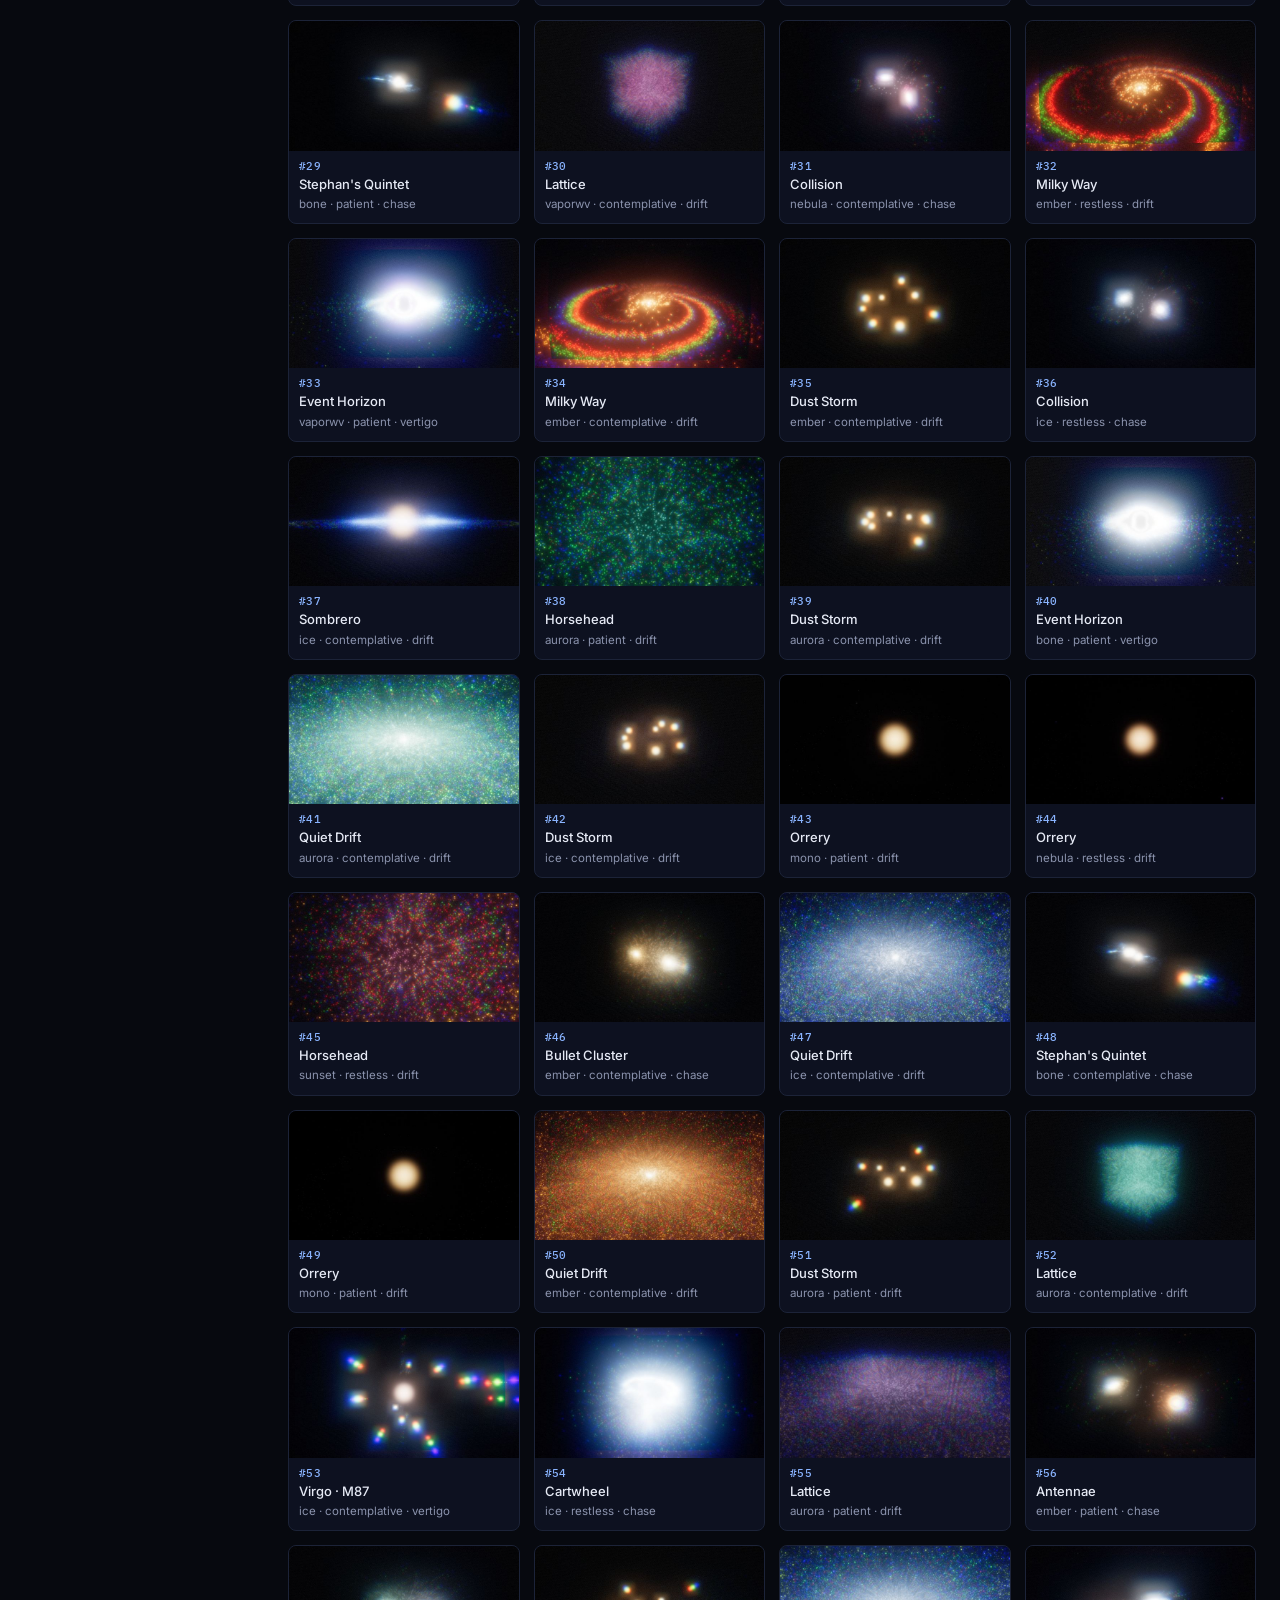
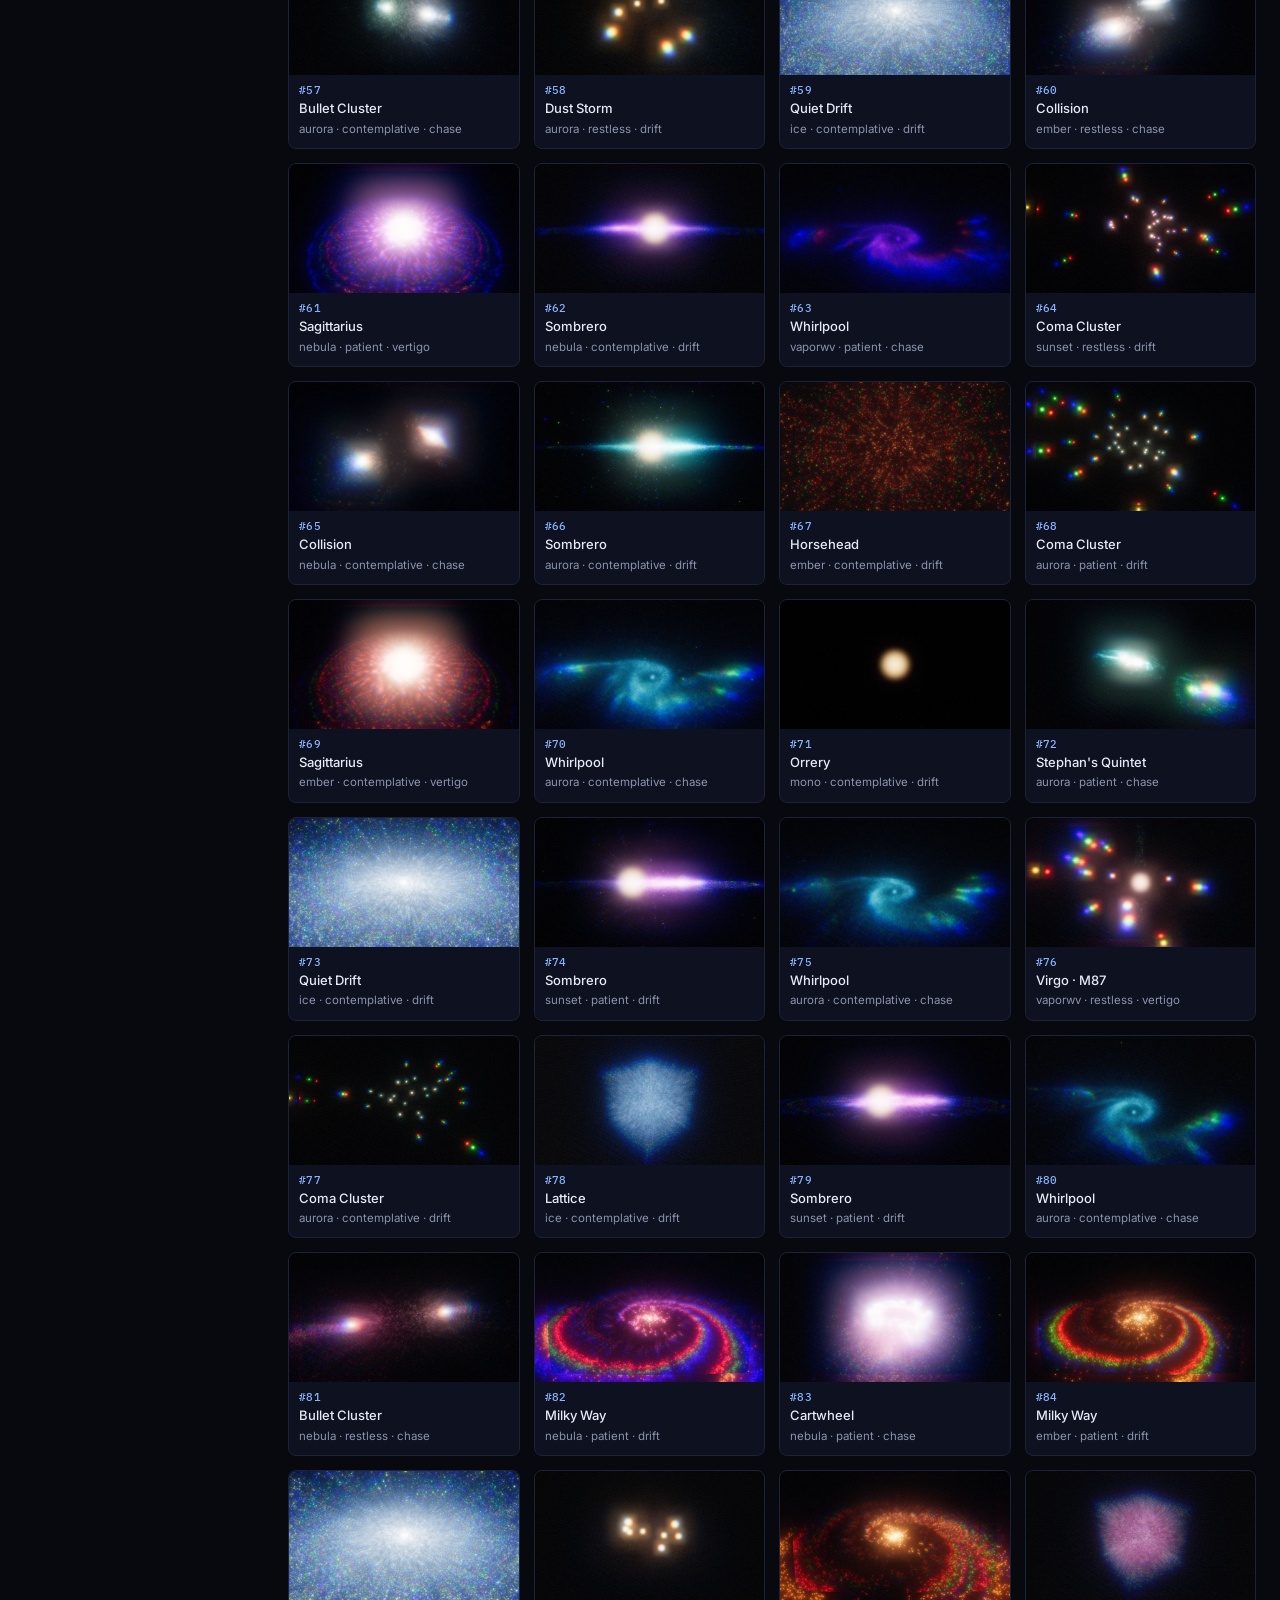
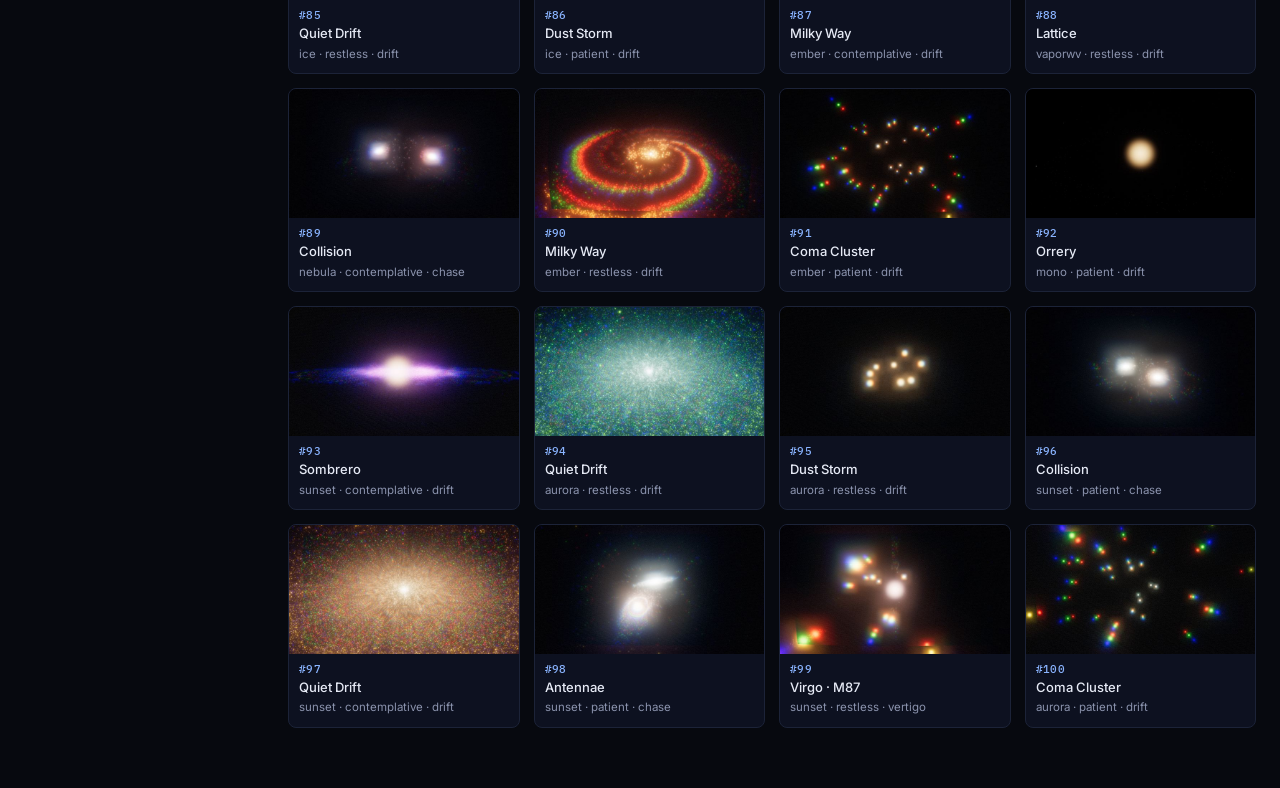
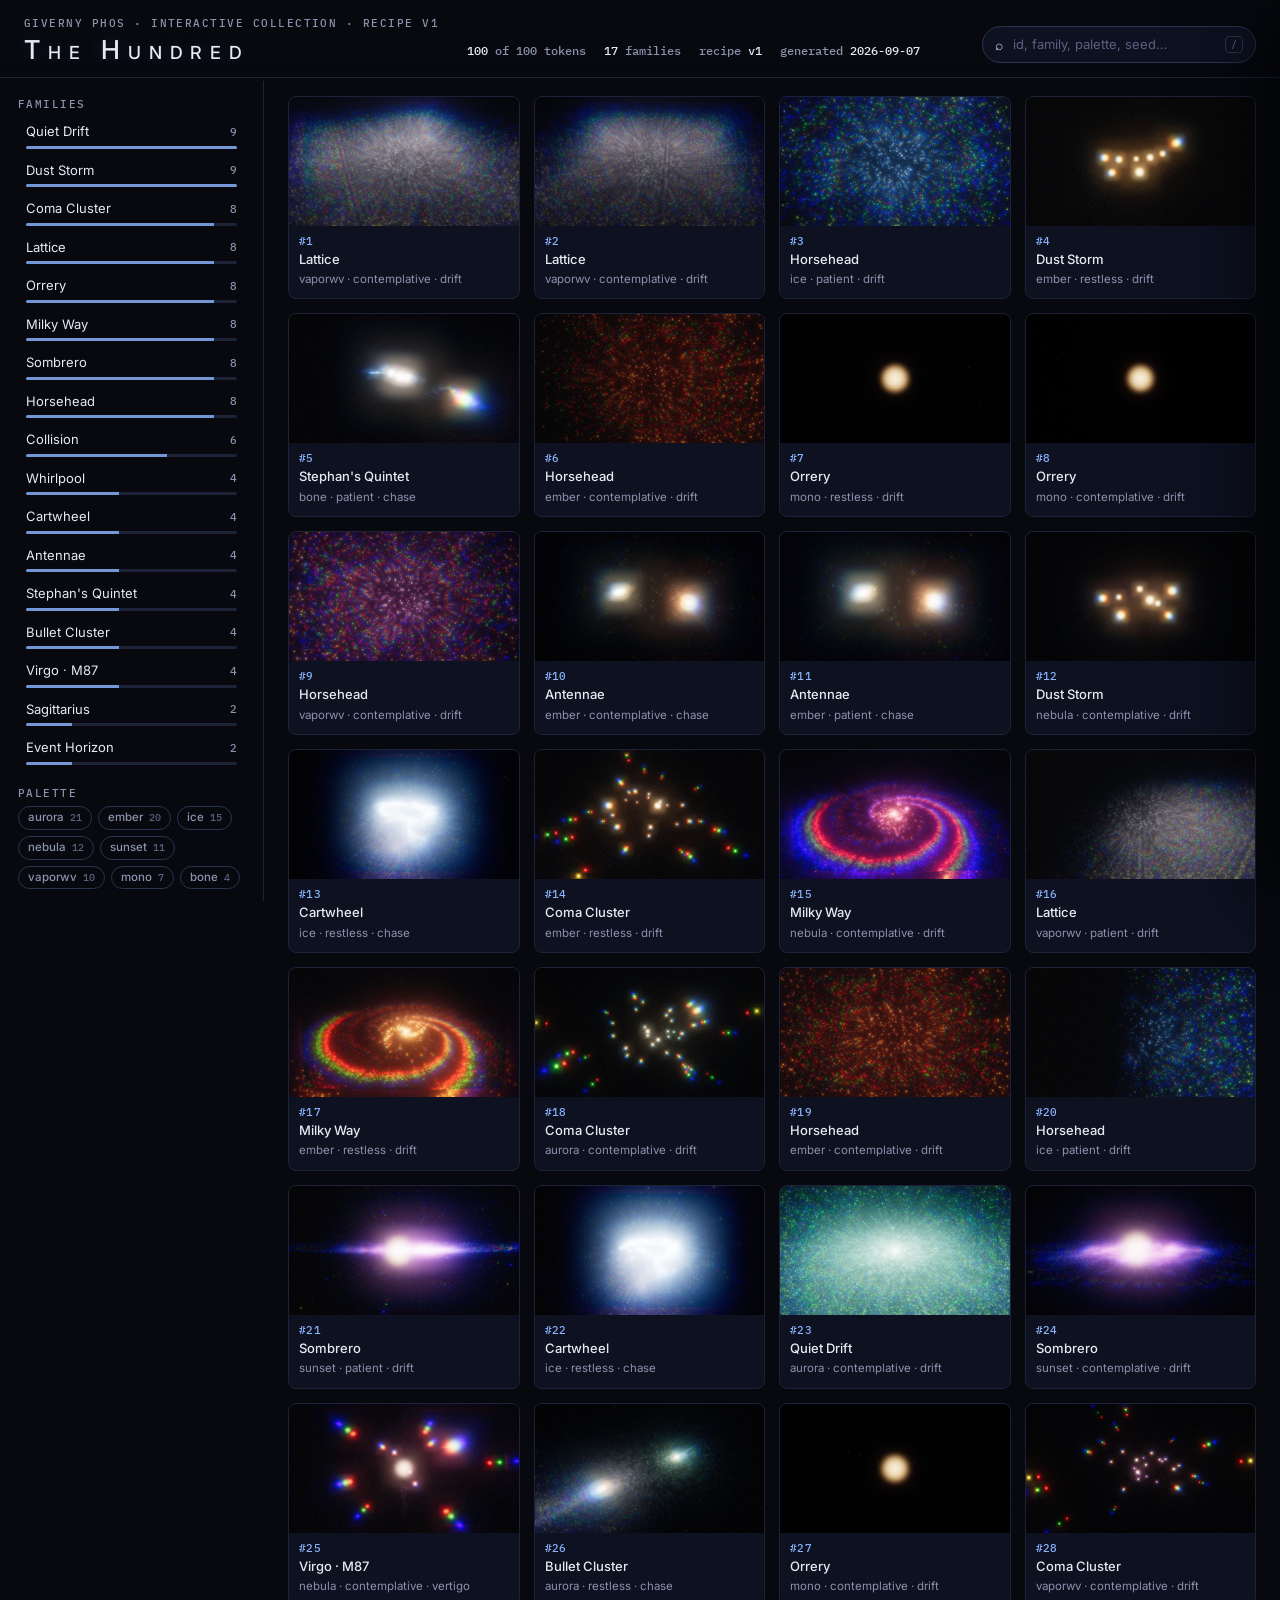
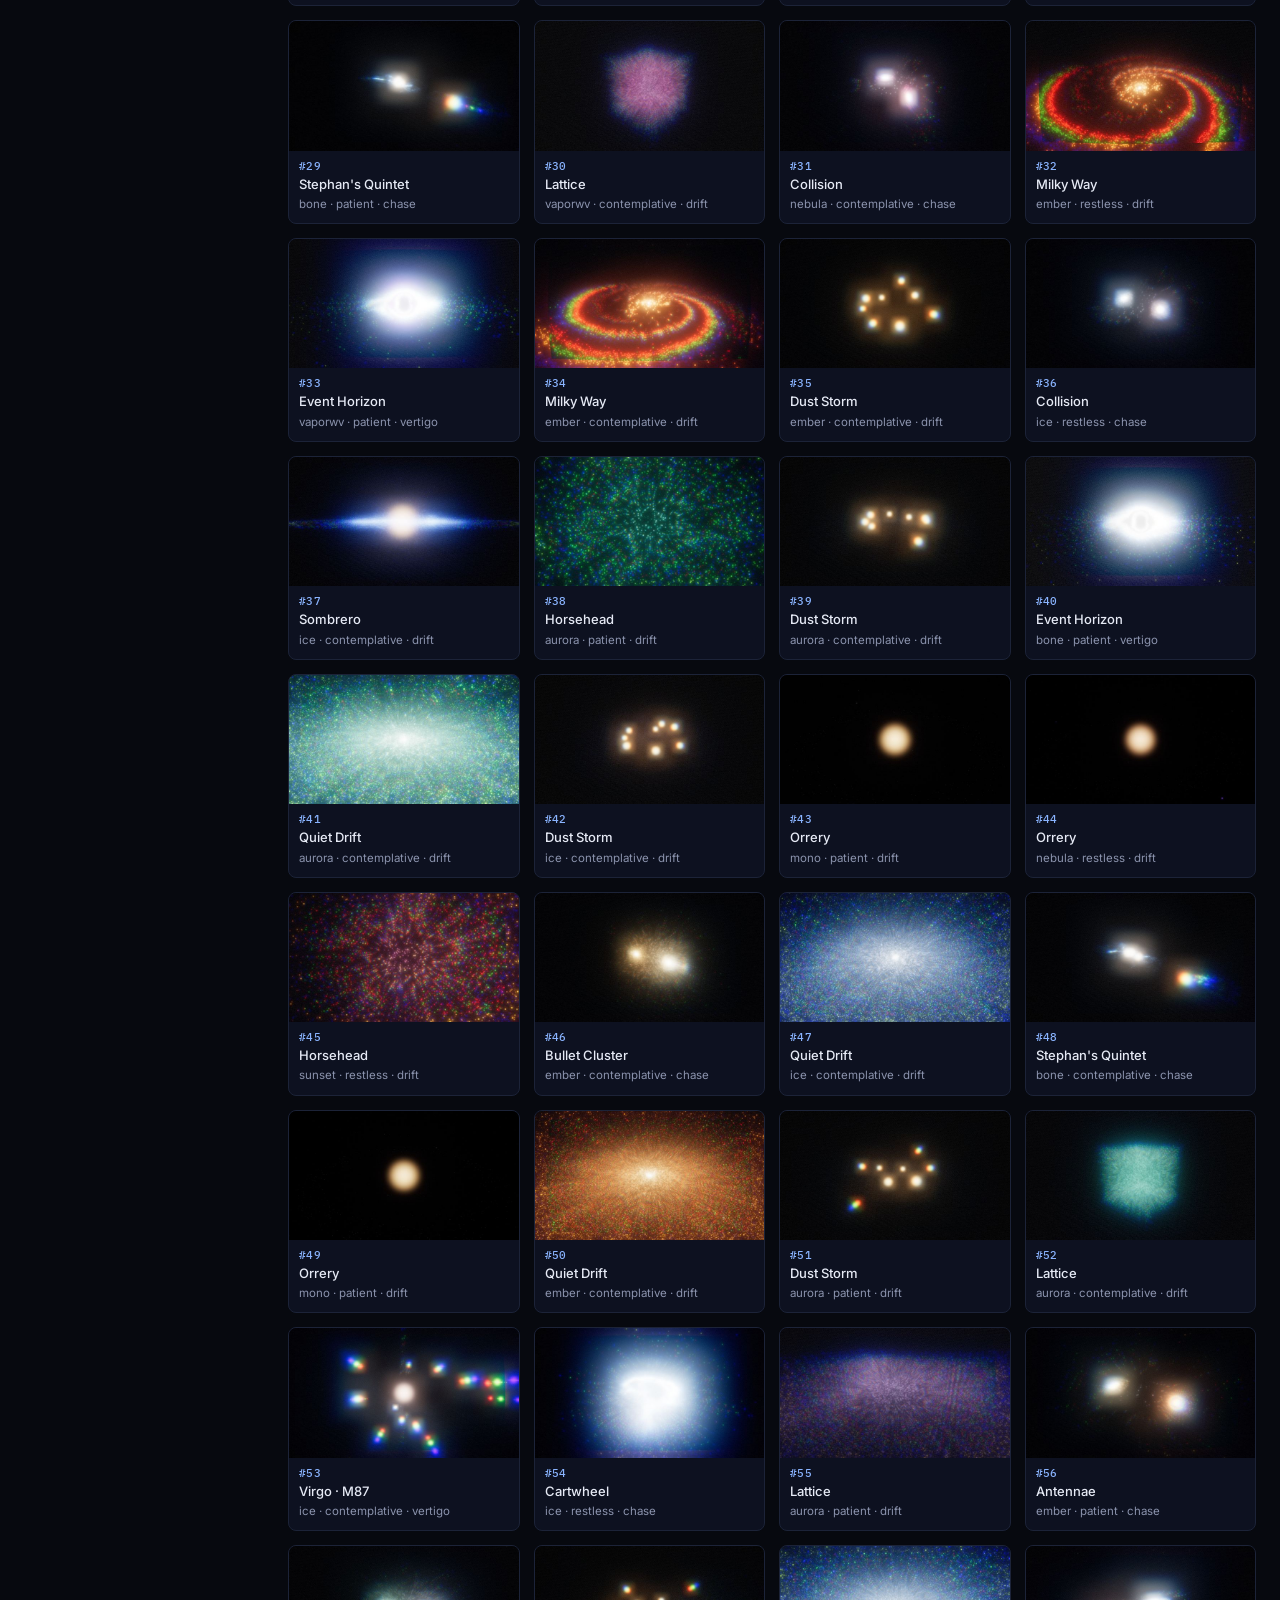
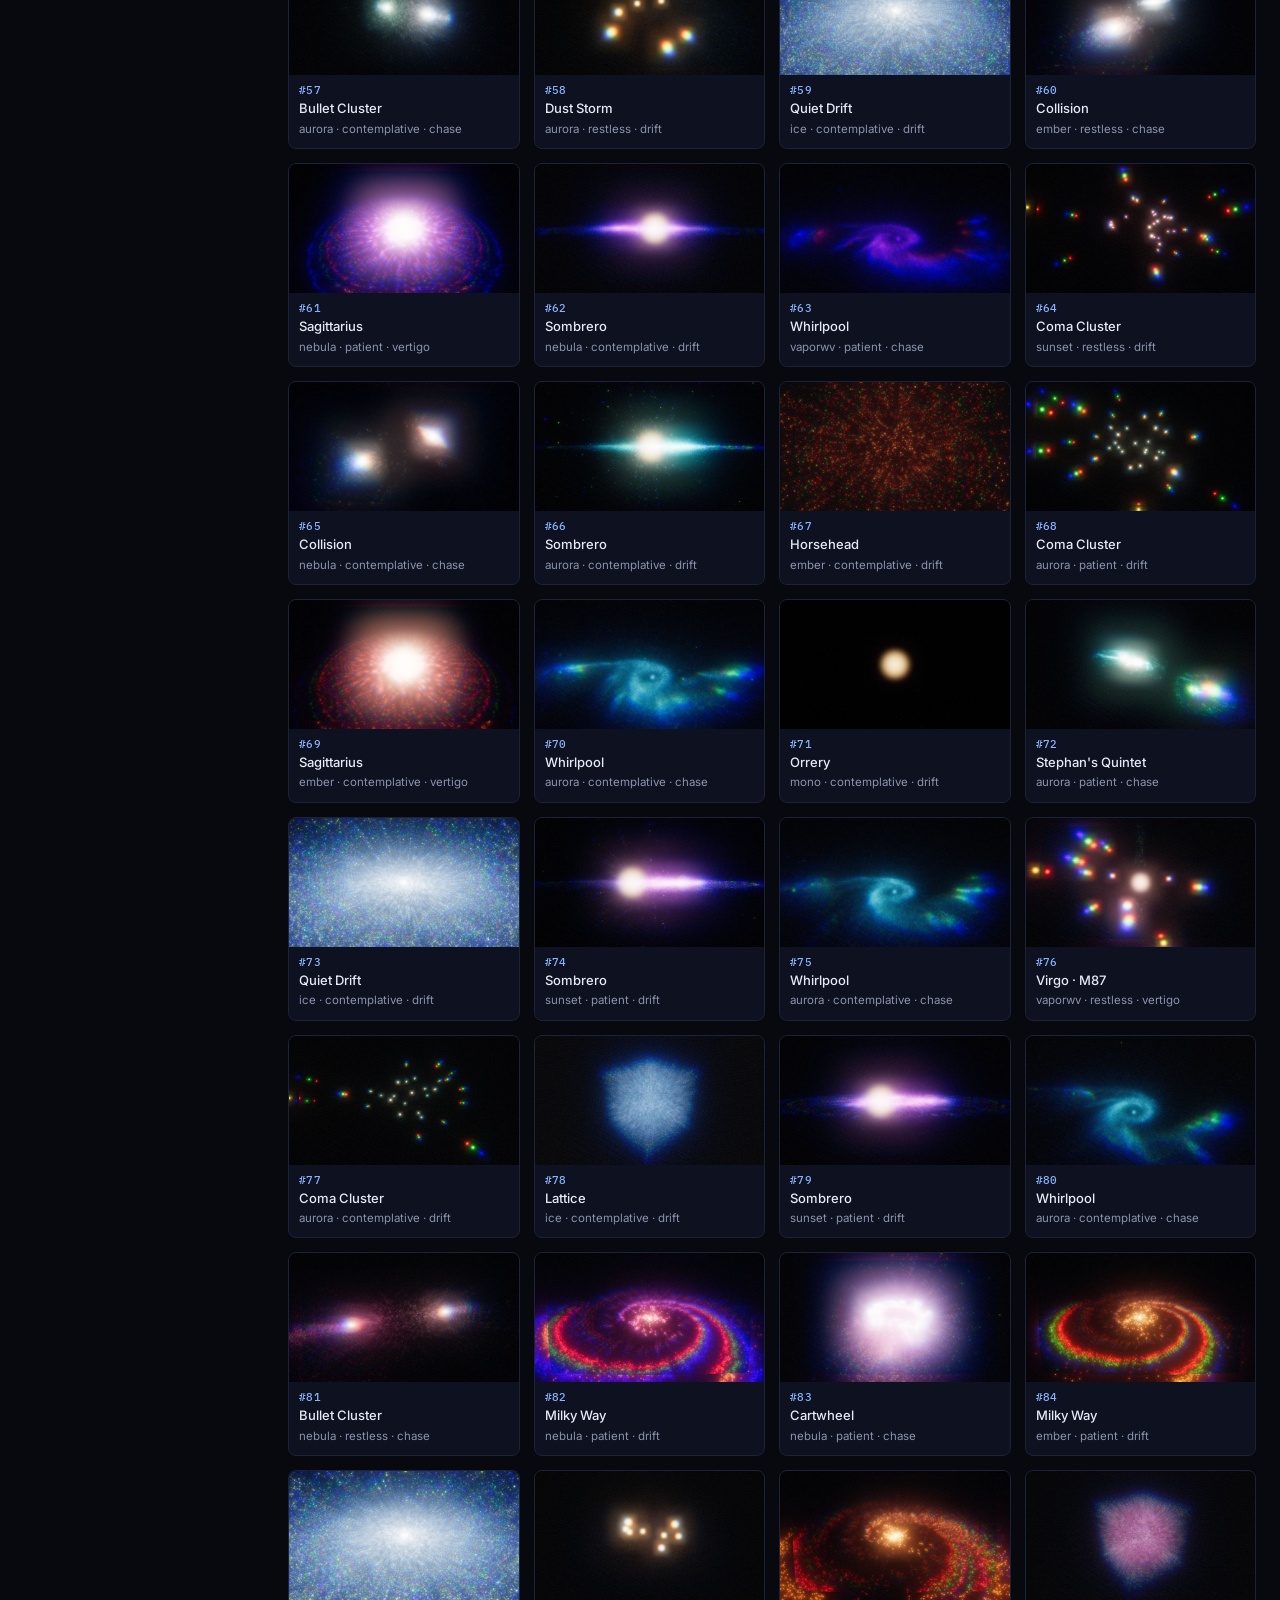
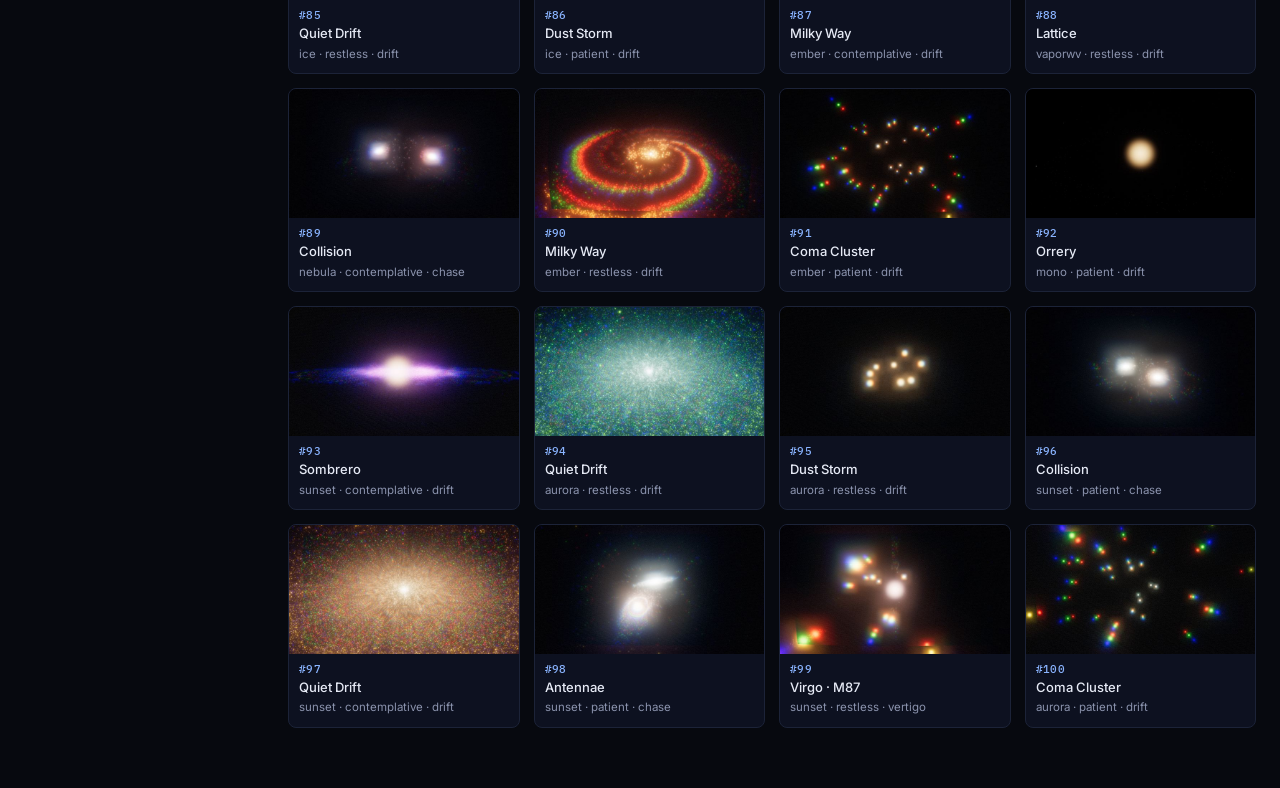
